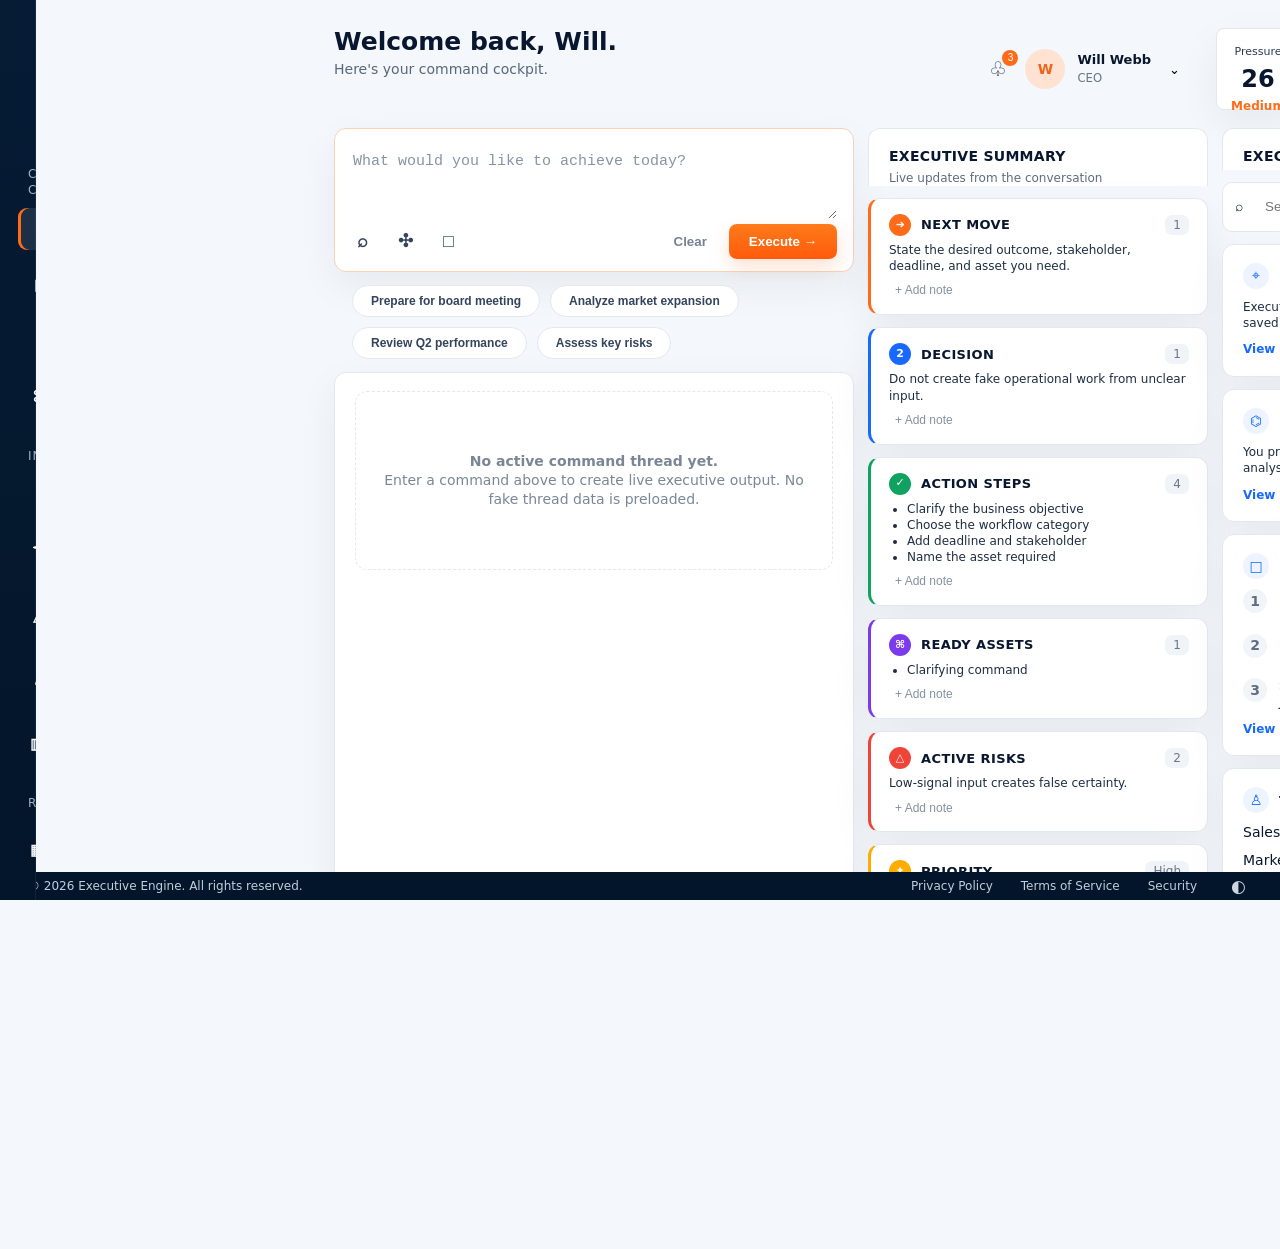
==== index.html @ 71203b2d "Add files via upload" ====
<!doctype html>
<html lang="en">
<head>
  <meta charset="utf-8" />
  <meta name="viewport" content="width=device-width, initial-scale=1" />
  <title>Executive Engine — Command Cockpit</title>
  <link rel="stylesheet" href="styles.css" />
<style>

/* === V37020 LAYOUT STABILIZATION ONLY === */
html,
body {
  min-height: 100vh !important;
  height: 100% !important;
  overflow-x: hidden !important;
}

body {
  margin: 0 !important;
  display: flex !important;
  flex-direction: column !important;
}

.app,
.app-shell,
.dashboard,
.dashboard-shell,
.layout,
.page,
.workspace,
.main-shell {
  min-height: 100vh !important;
}

.sidebar,
.left-sidebar,
.side-nav,
.navigation,
nav[aria-label],
aside:first-child {
  min-height: 100vh !important;
  height: 100vh !important;
  position: sticky !important;
  top: 0 !important;
  align-self: stretch !important;
  overflow-y: auto !important;
}

.main,
.main-content,
.content,
.command-center,
.command-centre,
.dashboard-main,
.workspace-main {
  min-height: calc(100vh - 72px) !important;
}

main {
  min-height: calc(100vh - 72px) !important;
}

.chat,
.chat-area,
.chat-panel,
.conversation,
.conversation-panel,
.command-feed,
.message-feed {
  min-height: 520px !important;
}

.chat-empty,
.empty-state,
.placeholder-panel {
  min-height: 220px !important;
}

.summary-column,
.executive-summary,
.action-workspace,
.middle-column {
  max-height: calc(100vh - 112px) !important;
  overflow-y: auto !important;
}

.intelligence-column,
.executive-intelligence,
.right-rail,
.push-intelligence {
  max-height: calc(100vh - 112px) !important;
  overflow-y: auto !important;
}

.header,
.topbar,
.top-bar,
.app-header {
  flex-shrink: 0 !important;
}

.footer,
.app-footer,
.site-footer,
.bottom-footer,
footer {
  position: relative !important;
  bottom: auto !important;
  left: auto !important;
  right: auto !important;
  width: 100% !important;
  z-index: 1 !important;
  flex-shrink: 0 !important;
  margin-top: auto !important;
  transform: none !important;
}

.content,
.main-content,
.dashboard-content,
.page-content {
  padding-bottom: 32px !important;
}

/* keep generated output useful without changing design */
.execution-assets,
.asset-grid,
.generated-assets,
.response-assets {
  display: grid !important;
  grid-template-columns: repeat(auto-fit, minmax(190px, 1fr)) !important;
  gap: 12px !important;
  margin-top: 12px !important;
}

.asset-card,
.execution-card,
.output-card {
  min-height: 86px !important;
}

</style>
</head>
<body>
  <div class="shell">
    <aside class="sidebar">
      <div class="logo-row">
        <div class="ee-mark"><span></span><span></span><span></span></div>
        <div class="logo-text"><b>EXECUTIVE<br/>ENGINE</b><small>COMMAND COCKPIT</small></div>
      </div>

      <div class="nav-section">COMMAND CENTER</div>
      <nav class="nav-group" id="navPrimary">
        <button class="nav-link active" data-page="command"><span>⌬</span>Command</button>
        <button class="nav-link" data-page="daily"><span>▣</span>Daily Brief</button>
        <button class="nav-link" data-page="decisions"><span>☑</span>Decisions</button>
        <button class="nav-link" data-page="meeting"><span>⌘</span>Meeting Prep</button>
      </nav>

      <div class="nav-section">INTELLIGENCE</div>
      <nav class="nav-group">
        <button class="nav-link" data-page="insights"><span>⌖</span>Insights</button>
        <button class="nav-link" data-page="strategy"><span>⚚</span>Strategy Board</button>
        <button class="nav-link" data-page="risks"><span>△</span>Risk Monitor</button>
        <button class="nav-link" data-page="team"><span>♙</span>Team Pulse</button>
        <button class="nav-link" data-page="finance"><span>▥</span>Financial Snapshot</button>
      </nav>

      <div class="nav-section">RESOURCES</div>
      <nav class="nav-group">
        <button class="nav-link" data-page="projects"><span>▦</span>Active Projects</button>
        <button class="nav-link" data-page="files"><span>□</span>Files</button>
        <button class="nav-link" data-page="notes"><span>▤</span>Notes</button>
        <button class="nav-link" data-page="upload"><span>▣</span>Upload Context</button>
      </nav>

      <div class="project-head"><span>PROJECT CHATS</span><button id="newProjectBtn">+</button></div>
      <div class="project-list" id="projectList"></div>

      <div class="user-card">
        <div class="photo">W</div>
        <div><b>Will Webb</b><small>CEO</small></div>
        <button>‹</button>
      </div>
    </aside>

    <main class="main">
      <header class="topbar">
        <div class="title-block"><h1 id="pageTitle">Welcome back, Will.</h1><p>Here's your command cockpit.</p></div>
        <div class="top-actions"><button class="bell">♧<i>3</i></button><div class="mini-avatar">W</div><div class="identity"><b>Will Webb</b><small>CEO</small></div><button class="chev">⌄</button><div class="pressure"><span>Pressure</span><b id="pressureScore">26</b><em id="pressureLabel">Medium</em></div></div>
      </header>

      <section class="grid">
        <section class="conversation-panel">
          <section class="command-box">
            <textarea id="commandInput" placeholder="What would you like to achieve today?"></textarea>
            <div class="command-tools"><div class="tool-icons"><button title="Attach">⌕</button><button title="Tools">✣</button><button title="Calendar">□</button></div><button id="clearBtn" class="clear-btn">Clear</button><button id="executeBtn" class="execute-btn">Execute <span>→</span></button></div>
          </section>

          <div class="quick-chips"><button data-prompt="Prepare for board meeting">Prepare for board meeting</button><button data-prompt="Analyze market expansion">Analyze market expansion</button><button data-prompt="Review Q2 performance">Review Q2 performance</button><button data-prompt="Assess key risks">Assess key risks</button></div>

          <section id="conversation" class="conversation"></section>
          <section class="bottom-input"><input id="followInput" placeholder="Ask a follow-up or refine your request..." /><button id="micBtn">♬</button><button id="sendFollowBtn">▷</button></section>
        </section>

        <section class="summary-panel">
          <div class="panel-title"><h2>EXECUTIVE SUMMARY</h2><p>Live updates from the conversation</p></div>
          <div id="summaryCards" class="summary-cards"></div>
        </section>

        <section class="intelligence-panel">
          <div class="panel-title intelligence-title"><h2>EXECUTIVE INTELLIGENCE</h2></div>
          <div class="search-row"><span>⌕</span><input placeholder="Search files, notes, and context..."/><button>☷</button></div>
          <div id="intelCards" class="intel-cards"></div>
        </section>
      </section>
    </main>
  </div>
  <footer class="footer"><span>© 2026 Executive Engine. All rights reserved.</span><nav><a>Privacy Policy</a><a>Terms of Service</a><a>Security</a><button>◐</button></nav></footer>
  <script src="app.js"></script>
</body>
</html>
---- styles.css ----
:root{
  --navy:#061c34; --navy2:#0a2946; --ink:#08172f; --muted:#66728a; --line:#e3e8f0;
  --soft:#f7f9fc; --card:#ffffff; --orange:#ff6b18; --blue:#1769ff; --green:#10a260; --red:#f04438; --purple:#7c3aed;
  --shadow:0 14px 40px rgba(12,28,50,.06); --radius:14px;
}
*{box-sizing:border-box} html,body{height:100%}
body{margin:0;background:#f4f7fb;color:var(--ink);font-family:Inter,ui-sans-serif,system-ui,-apple-system,BlinkMacSystemFont,"Segoe UI",Arial,sans-serif;font-size:14px;line-height:1.35;overflow-x:hidden}.shell{display:flex;min-height:calc(100vh - 28px)}
.sidebar{position:fixed;left:0;top:0;bottom:28px;width:286px;background:linear-gradient(180deg,#061c34 0%,#03152a 100%);color:#fff;padding:32px 18px 16px;display:flex;flex-direction:column;box-shadow:inset -1px 0 rgba(255,255,255,.06);z-index:5}.logo-row{display:flex;gap:18px;align-items:center;margin:0 0 42px 28px}.ee-mark{display:flex;flex-direction:column;gap:6px;transform:skew(-18deg)}.ee-mark span{display:block;height:9px;background:linear-gradient(90deg,#c89a4c,#f1c26e);border-radius:3px}.ee-mark span:nth-child(1){width:54px}.ee-mark span:nth-child(2){width:42px}.ee-mark span:nth-child(3){width:30px}.logo-text b{font-size:23px;line-height:1.02;letter-spacing:.5px}.logo-text small{display:block;margin-top:6px;color:#d7e0ea;font-size:12px;letter-spacing:.6px}.nav-section{font-size:12px;letter-spacing:.08em;color:#9fb0c3;margin:22px 10px 10px}.nav-group{display:grid;gap:6px}.nav-link{display:flex;align-items:center;gap:14px;border:0;background:transparent;color:#eef5fb;border-radius:9px;font-size:15px;font-weight:750;text-align:left;padding:12px 12px;cursor:pointer}.nav-link span{width:22px;text-align:center;color:#f3f7fb}.nav-link:hover,.nav-link.active{background:rgba(255,255,255,.08)}.nav-link.active{box-shadow:inset 3px 0 0 var(--orange);background:rgba(255,255,255,.095)}.project-head{border-top:1px solid rgba(255,255,255,.12);margin-top:28px;padding:18px 10px 8px;display:flex;align-items:center;justify-content:space-between;color:#b4c4d5;font-size:12px;letter-spacing:.08em}.project-head button{background:none;border:0;color:#fff;font-size:22px;cursor:pointer}.project-list{display:grid;gap:8px;margin-top:2px}.project-item{display:grid;grid-template-columns:22px 1fr;gap:10px;align-items:start;padding:8px 10px;border-radius:8px;color:#eff6ff;font-size:12px}.project-item:hover{background:rgba(255,255,255,.06)}.project-item b{display:block;font-size:12px}.project-item small{color:#3fe28e}.user-card{margin-top:auto;border-top:1px solid rgba(255,255,255,.12);padding:18px 4px 0;display:flex;align-items:center;gap:12px}.photo{width:46px;height:46px;border-radius:50%;background:#ffd8c2;color:#c65b18;display:grid;place-items:center;font-weight:900}.user-card b{display:block}.user-card small{color:#b7c8d9}.user-card button{margin-left:auto;background:rgba(255,255,255,.08);border:0;color:#fff;border-radius:50%;width:30px;height:30px;font-size:20px}.main{margin-left:286px;width:calc(100% - 286px);padding:28px 20px 22px 28px}.topbar{display:flex;justify-content:space-between;align-items:flex-start;margin-bottom:18px}.title-block h1{font-size:25px;line-height:1.1;margin:0 0 4px;font-weight:850}.title-block p{margin:0;color:#59677c}.top-actions{display:flex;align-items:center;gap:12px}.bell{position:relative;background:transparent;border:0;font-size:20px;color:#2a3b55}.bell i{position:absolute;top:-6px;right:-5px;background:var(--orange);color:#fff;border-radius:50%;font-size:10px;line-height:16px;width:16px;height:16px;font-style:normal}.mini-avatar{width:40px;height:40px;border-radius:50%;background:#ffe2d2;color:#f06418;display:grid;place-items:center;font-weight:900}.identity b{display:block;font-size:13px}.identity small{color:#66758a}.chev{border:0;background:transparent}.pressure{margin-left:18px;background:#fff;border:1px solid var(--line);border-radius:8px;box-shadow:var(--shadow);width:84px;height:82px;text-align:center;padding:12px 8px}.pressure span{font-size:11px;color:#2d3b50}.pressure b{display:block;font-size:24px;margin:3px 0}.pressure em{display:block;color:var(--orange);font-style:normal;font-size:12px;font-weight:900}.grid{display:grid;grid-template-columns:minmax(520px,1.2fr) 360px 360px;gap:14px;align-items:start}.conversation-panel,.summary-panel,.intelligence-panel{min-width:0}.command-box{background:#fff;border:1px solid var(--line);border-radius:12px;padding:16px 16px 12px;box-shadow:var(--shadow);border-color:#fed0b7}.command-box textarea{width:100%;height:74px;border:0;outline:0;resize:vertical;font-size:15px;padding:8px 2px;color:#26354d}.command-box textarea::placeholder{color:#8793a6}.command-tools{display:flex;align-items:center;gap:16px}.tool-icons{display:flex;gap:18px}.tool-icons button,.clear-btn{border:0;background:transparent;color:#34455c;cursor:pointer;font-weight:650}.tool-icons button{font-size:18px}.clear-btn{margin-left:auto;color:#778196}.execute-btn{border:0;background:linear-gradient(180deg,#ff7b1a,#ff5a0a);color:#fff;font-weight:850;border-radius:8px;padding:10px 20px;cursor:pointer;box-shadow:0 8px 18px rgba(255,91,10,.18)}.execute-btn:disabled{opacity:.75}.quick-chips{display:flex;flex-wrap:wrap;gap:10px;margin:13px 18px}.quick-chips button{border:1px solid var(--line);background:#fff;border-radius:999px;padding:8px 18px;color:#33445d;font-size:12px;font-weight:700;cursor:pointer}.conversation{background:#fff;border:1px solid var(--line);border-radius:12px;box-shadow:var(--shadow);padding:18px 20px;margin-top:4px;min-height:525px;max-height:calc(100vh - 260px);overflow:auto}.turn{display:grid;grid-template-columns:42px 1fr;gap:14px;margin-bottom:22px}.turn-avatar{width:34px;height:34px;border-radius:50%;background:#eef2f7;display:grid;place-items:center;font-weight:800;color:#3d4a5e}.turn.engine .turn-avatar{background:#061c34;color:#f3bb55}.turn-head{display:flex;align-items:center;gap:9px;margin-bottom:7px}.turn-head b{font-size:13px}.turn-head time{font-size:12px;color:#7d8798}.turn-body p{margin:0 0 10px;color:#101b31}.asset-row{display:grid;grid-template-columns:repeat(2,minmax(0,1fr));gap:10px;margin-top:12px}.asset-card{display:grid;grid-template-columns:38px 1fr 26px;gap:10px;align-items:center;border:1px solid var(--line);border-radius:9px;background:#fff;padding:12px;max-width:520px}.asset-icon{height:32px;width:32px;border-radius:8px;display:grid;place-items:center;background:#fff1e9;color:#ff6b18;border:1px solid #ffd9c5}.asset-icon.green{background:#eafaf2;color:#12a461;border-color:#ccefdc}.asset-icon.blue{background:#eff5ff;color:#1769ff;border-color:#dce9ff}.asset-card b{font-size:13px}.asset-card small{display:block;color:#65758a}.asset-card button{border:0;background:transparent;color:#536176;cursor:pointer}.bottom-input{display:flex;align-items:center;gap:10px;background:#fff;border:1px solid var(--line);border-radius:10px;box-shadow:var(--shadow);padding:10px 12px;margin-top:16px}.bottom-input input{border:0;outline:0;flex:1;font-size:15px}.bottom-input button{border:0;background:transparent;color:#66758a;font-size:18px;cursor:pointer}.summary-panel,.intelligence-panel{display:grid;gap:12px}.panel-title{background:#fff;border:1px solid var(--line);border-radius:12px 12px 0 0;border-bottom:0;padding:18px 20px 0}.panel-title h2{font-size:14px;margin:0 0 4px;letter-spacing:.02em}.panel-title p{font-size:12px;color:#5e6c7f;margin:0}.summary-cards,.intel-cards{display:grid;gap:12px}.summary-card,.intel-card{background:#fff;border:1px solid var(--line);border-radius:12px;box-shadow:var(--shadow);padding:15px 18px;position:relative}.summary-card{border-left:3px solid #d6dee9}.summary-card.orange{border-left-color:var(--orange)}.summary-card.blue{border-left-color:var(--blue)}.summary-card.green{border-left-color:var(--green)}.summary-card.purple{border-left-color:var(--purple)}.summary-card.red{border-left-color:var(--red)}.summary-card.yellow{border-left-color:#ffab00}.summary-head{display:flex;gap:10px;align-items:center;margin-bottom:6px}.num-dot{width:22px;height:22px;border-radius:50%;display:grid;place-items:center;color:#fff;font-size:11px;font-weight:900;background:#8aa0b8}.summary-card.orange .num-dot{background:var(--orange)}.summary-card.blue .num-dot{background:var(--blue)}.summary-card.green .num-dot{background:var(--green)}.summary-card.purple .num-dot{background:var(--purple)}.summary-card.red .num-dot{background:var(--red)}.summary-card.yellow .num-dot{background:#ffab00}.summary-head h3,.intel-card h3{font-size:13px;margin:0;text-transform:uppercase;letter-spacing:.03em}.count-pill{margin-left:auto;background:#f0f3f8;border-radius:7px;color:#6b7789;font-size:12px;padding:2px 8px}.summary-card p,.summary-card li,.intel-card p,.intel-card li{font-size:12px;margin:0;color:#1d2d44}.summary-card ul{margin:0;padding-left:18px}.add-note{margin-top:8px;border:0;background:transparent;color:#8591a2;font-size:12px;cursor:pointer}.priority-badge{float:right;background:#fff2e9;color:#ff6b18;border-radius:7px;padding:4px 8px;font-size:11px;font-weight:900}.split-mini{display:grid;grid-template-columns:1fr 1fr;gap:10px}.search-row{display:grid;grid-template-columns:20px 1fr 34px;gap:8px;align-items:center;background:#fff;border:1px solid var(--line);border-radius:10px;padding:10px 12px}.search-row input{border:0;outline:0}.search-row button{border:1px solid var(--line);background:#fff;border-radius:7px;height:28px}.intel-card{padding:18px 20px}.intel-title{display:flex;gap:10px;align-items:center;margin-bottom:10px}.intel-icon{width:26px;height:26px;border-radius:50%;display:grid;place-items:center;background:#edf4ff;color:#1769ff}.intel-card a,.link-btn{color:#1769ff;font-weight:800;font-size:12px;text-decoration:none;margin-top:10px;display:inline-block;border:0;background:transparent;cursor:pointer;padding:0}.upcoming{display:grid;gap:12px}.upcoming-row{display:grid;grid-template-columns:26px 1fr;gap:10px}.rank{width:24px;height:24px;border-radius:50%;background:#f1f4f8;display:grid;place-items:center;color:#5f6e83;font-weight:850}.team-row{display:flex;justify-content:space-between;margin:9px 0}.team-row .ok{color:var(--green)}.team-row .bad{color:var(--red)}.footer{position:fixed;left:0;right:0;bottom:0;height:28px;background:#03152a;color:#c1cedd;display:flex;justify-content:space-between;align-items:center;padding:0 28px;font-size:12px;z-index:9}.footer nav{display:flex;gap:28px;align-items:center}.footer button{background:transparent;border:0;color:#cbd6e2;font-size:17px}.empty{border:1px dashed var(--line);border-radius:12px;padding:60px 20px;text-align:center;color:#7a8697}.detail-drawer{position:fixed;right:0;top:0;bottom:28px;width:min(620px,100vw);background:#fff;border-left:1px solid var(--line);box-shadow:-20px 0 50px rgba(0,0,0,.12);z-index:20;padding:24px;overflow:auto}.drawer-head{display:flex;justify-content:space-between;gap:16px;align-items:flex-start;border-bottom:1px solid var(--line);padding-bottom:15px;margin-bottom:15px}.drawer-head h2{margin:0;font-size:22px}.drawer-head button{border:0;background:#f1f4f8;border-radius:8px;width:34px;height:34px;cursor:pointer}.detail-section{border:1px solid var(--line);border-radius:12px;padding:15px;margin-bottom:12px}.detail-section h3{margin:0 0 8px;font-size:13px;text-transform:uppercase;color:#33455e}.copy-btn{border:1px solid var(--line);background:#fff;border-radius:8px;padding:8px 10px;font-weight:800;cursor:pointer}.page-mode{background:#fff;border:1px solid var(--line);border-radius:12px;box-shadow:var(--shadow);padding:24px;min-height:600px}.page-mode h2{margin:0 0 8px;font-size:22px}.page-grid{display:grid;grid-template-columns:repeat(2,minmax(0,1fr));gap:12px;margin-top:18px}.page-tile{border:1px solid var(--line);border-radius:12px;background:#fbfdff;padding:16px}.page-tile h3{margin:0 0 8px;font-size:15px}.page-tile p{color:#526174}.highlight{color:var(--orange)}
@media(max-width:1500px){.grid{grid-template-columns:minmax(520px,1fr) 340px 340px}.main{padding-right:16px}.sidebar{width:270px}.main{margin-left:270px;width:calc(100% - 270px)}}@media(max-width:1220px){.grid{grid-template-columns:1fr}.summary-panel,.intelligence-panel{grid-template-columns:1fr 1fr}.panel-title{grid-column:1/-1}.search-row{grid-column:1/-1}.conversation{max-height:none}.sidebar{position:static;width:260px;min-height:100vh}.main{margin-left:0;width:100%}.shell{align-items:stretch}.footer{position:static}.asset-row{grid-template-columns:1fr}}@media(max-width:850px){.shell{display:block}.sidebar{width:100%;position:static;bottom:auto}.main{padding:18px}.summary-panel,.intelligence-panel,.page-grid{grid-template-columns:1fr}.topbar,.top-actions{flex-wrap:wrap}.grid{display:block}.summary-panel,.intelligence-panel{margin-top:14px}.footer{display:none}}


/* === V37020 LAYOUT STABILIZATION ONLY === */
html,
body {
  min-height: 100vh !important;
  height: 100% !important;
  overflow-x: hidden !important;
}

body {
  margin: 0 !important;
  display: flex !important;
  flex-direction: column !important;
}

.app,
.app-shell,
.dashboard,
.dashboard-shell,
.layout,
.page,
.workspace,
.main-shell {
  min-height: 100vh !important;
}

.sidebar,
.left-sidebar,
.side-nav,
.navigation,
nav[aria-label],
aside:first-child {
  min-height: 100vh !important;
  height: 100vh !important;
  position: sticky !important;
  top: 0 !important;
  align-self: stretch !important;
  overflow-y: auto !important;
}

.main,
.main-content,
.content,
.command-center,
.command-centre,
.dashboard-main,
.workspace-main {
  min-height: calc(100vh - 72px) !important;
}

main {
  min-height: calc(100vh - 72px) !important;
}

.chat,
.chat-area,
.chat-panel,
.conversation,
.conversation-panel,
.command-feed,
.message-feed {
  min-height: 520px !important;
}

.chat-empty,
.empty-state,
.placeholder-panel {
  min-height: 220px !important;
}

.summary-column,
.executive-summary,
.action-workspace,
.middle-column {
  max-height: calc(100vh - 112px) !important;
  overflow-y: auto !important;
}

.intelligence-column,
.executive-intelligence,
.right-rail,
.push-intelligence {
  max-height: calc(100vh - 112px) !important;
  overflow-y: auto !important;
}

.header,
.topbar,
.top-bar,
.app-header {
  flex-shrink: 0 !important;
}

.footer,
.app-footer,
.site-footer,
.bottom-footer,
footer {
  position: relative !important;
  bottom: auto !important;
  left: auto !important;
  right: auto !important;
  width: 100% !important;
  z-index: 1 !important;
  flex-shrink: 0 !important;
  margin-top: auto !important;
  transform: none !important;
}

.content,
.main-content,
.dashboard-content,
.page-content {
  padding-bottom: 32px !important;
}

/* keep generated output useful without changing design */
.execution-assets,
.asset-grid,
.generated-assets,
.response-assets {
  display: grid !important;
  grid-template-columns: repeat(auto-fit, minmax(190px, 1fr)) !important;
  gap: 12px !important;
  margin-top: 12px !important;
}

.asset-card,
.execution-card,
.output-card {
  min-height: 86px !important;
}
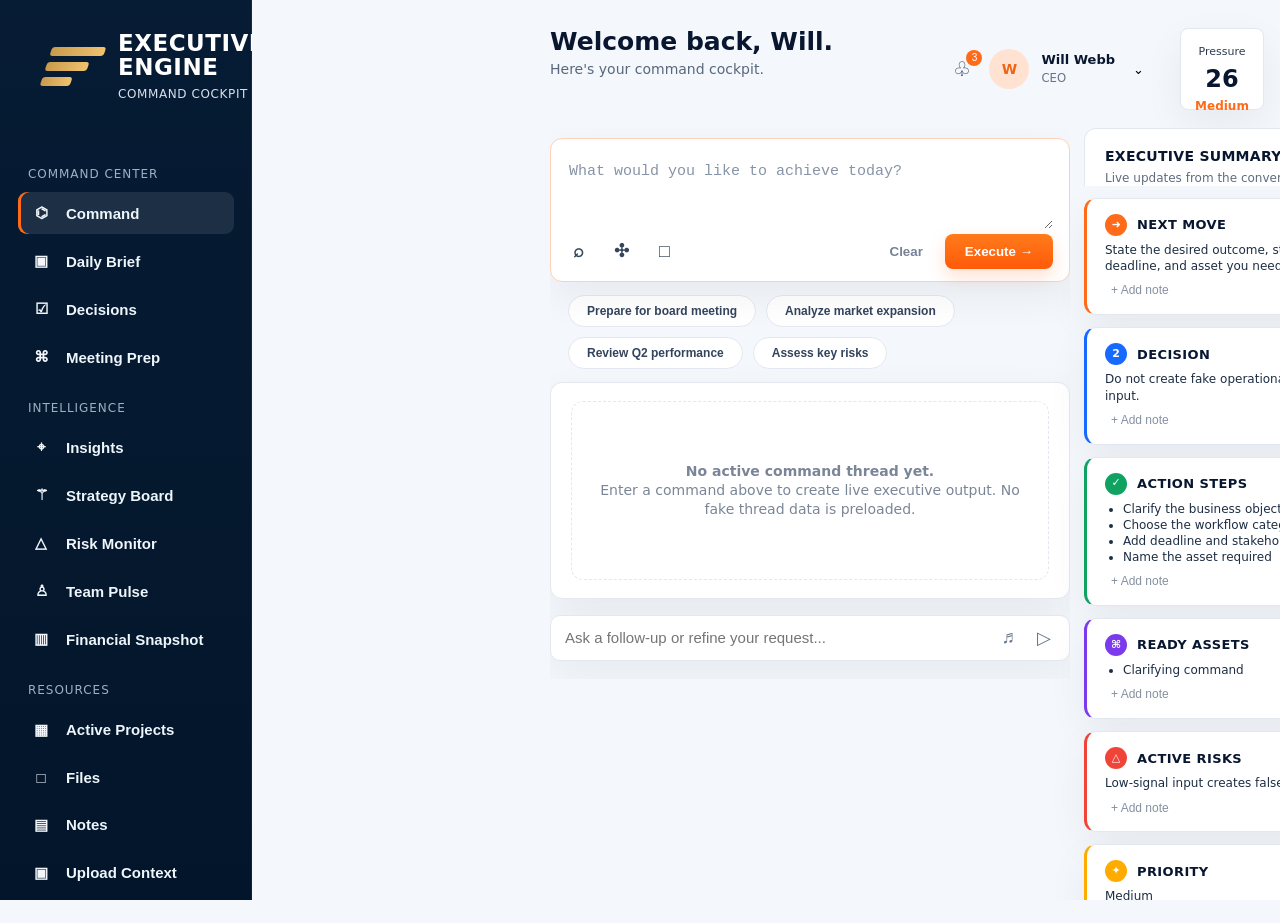
==== commit 539e8870: "Add files via upload" ====
--- a/index.html
+++ b/index.html
@@ -140,6 +140,259 @@
 }
 
 </style>
+<style>
+
+/* === V37040 LAYOUT CONTAINER + SCROLL ARCHITECTURE ONLY === */
+:root {
+  --v37040-sidebar-width: 252px;
+  --v37040-right-rail-width: 318px;
+}
+
+html,
+body {
+  width: 100% !important;
+  height: 100% !important;
+  min-height: 100% !important;
+  margin: 0 !important;
+  overflow: hidden !important;
+}
+
+body {
+  display: block !important;
+}
+
+.app,
+.app-shell,
+.dashboard,
+.dashboard-shell,
+.layout,
+.page,
+.workspace,
+.main-shell,
+#app,
+#root {
+  width: 100% !important;
+  height: 100vh !important;
+  min-height: 100vh !important;
+  max-height: 100vh !important;
+  overflow: hidden !important;
+}
+
+.app,
+.app-shell,
+.dashboard-shell,
+.layout,
+.workspace,
+.main-shell {
+  display: grid !important;
+  grid-template-columns: var(--v37040-sidebar-width) minmax(0, 1fr) var(--v37040-right-rail-width) !important;
+  grid-template-rows: 100vh !important;
+  align-items: stretch !important;
+}
+
+.sidebar,
+.left-sidebar,
+.side-nav,
+.navigation,
+nav[aria-label],
+aside:first-child {
+  grid-column: 1 !important;
+  width: var(--v37040-sidebar-width) !important;
+  min-width: var(--v37040-sidebar-width) !important;
+  max-width: var(--v37040-sidebar-width) !important;
+  height: 100vh !important;
+  min-height: 100vh !important;
+  max-height: 100vh !important;
+  position: sticky !important;
+  top: 0 !important;
+  overflow-y: auto !important;
+  overflow-x: hidden !important;
+  align-self: stretch !important;
+}
+
+main,
+.main,
+.main-content,
+.content,
+.command-center,
+.command-centre,
+.dashboard-main,
+.workspace-main,
+.center-column,
+.execution-workspace {
+  grid-column: 2 !important;
+  min-width: 0 !important;
+  width: 100% !important;
+  height: 100vh !important;
+  min-height: 100vh !important;
+  max-height: 100vh !important;
+  overflow: hidden !important;
+  display: flex !important;
+  flex-direction: column !important;
+  align-self: stretch !important;
+}
+
+.header,
+.topbar,
+.top-bar,
+.app-header,
+.command-header,
+.workspace-header {
+  flex: 0 0 auto !important;
+}
+
+.chat,
+.chat-area,
+.chat-panel,
+.conversation,
+.conversation-panel,
+.command-feed,
+.message-feed,
+.thread,
+.execution-thread,
+.messages,
+.response-stream {
+  flex: 1 1 auto !important;
+  min-height: 0 !important;
+  height: auto !important;
+  max-height: none !important;
+  overflow-y: auto !important;
+  overflow-x: hidden !important;
+  padding-bottom: 18px !important;
+  scroll-behavior: smooth !important;
+}
+
+.command-input,
+.command-box,
+.input-bar,
+.chat-input,
+.prompt-box,
+.composer,
+.input-shell,
+.bottom-command {
+  flex: 0 0 auto !important;
+  position: sticky !important;
+  bottom: 0 !important;
+  z-index: 20 !important;
+  width: 100% !important;
+  max-width: none !important;
+  align-self: stretch !important;
+  margin-top: 10px !important;
+}
+
+.summary-column,
+.executive-summary,
+.action-workspace,
+.middle-column,
+.intelligence-column,
+.executive-intelligence,
+.right-rail,
+.push-intelligence,
+aside:last-child {
+  grid-column: 3 !important;
+  width: var(--v37040-right-rail-width) !important;
+  min-width: var(--v37040-right-rail-width) !important;
+  max-width: var(--v37040-right-rail-width) !important;
+  height: 100vh !important;
+  min-height: 100vh !important;
+  max-height: 100vh !important;
+  overflow-y: auto !important;
+  overflow-x: hidden !important;
+  align-self: stretch !important;
+}
+
+.footer,
+.app-footer,
+.site-footer,
+.bottom-footer,
+footer {
+  position: static !important;
+  inset: auto !important;
+  transform: none !important;
+  width: auto !important;
+  height: auto !important;
+  min-height: 0 !important;
+  margin: 0 !important;
+  padding: 0 !important;
+  z-index: 0 !important;
+  pointer-events: none !important;
+}
+
+.content,
+.main-content,
+.dashboard-content,
+.page-content {
+  padding-bottom: 0 !important;
+}
+
+.execution-package,
+.execution-card,
+.asset-card,
+.output-card,
+.message-card,
+.response-card {
+  max-width: 100% !important;
+}
+
+@media (max-width: 1180px) {
+  :root {
+    --v37040-sidebar-width: 232px;
+    --v37040-right-rail-width: 292px;
+  }
+}
+
+@media (max-width: 980px) {
+  html,
+  body {
+    overflow: auto !important;
+  }
+
+  .app,
+  .app-shell,
+  .dashboard-shell,
+  .layout,
+  .workspace,
+  .main-shell {
+    height: auto !important;
+    max-height: none !important;
+    overflow: visible !important;
+    grid-template-columns: 1fr !important;
+    grid-template-rows: auto !important;
+  }
+
+  .sidebar,
+  .left-sidebar,
+  .side-nav,
+  .navigation,
+  main,
+  .main,
+  .main-content,
+  .content,
+  .command-center,
+  .command-centre,
+  .dashboard-main,
+  .workspace-main,
+  .summary-column,
+  .executive-summary,
+  .action-workspace,
+  .middle-column,
+  .intelligence-column,
+  .executive-intelligence,
+  .right-rail,
+  .push-intelligence {
+    grid-column: 1 !important;
+    width: 100% !important;
+    min-width: 0 !important;
+    max-width: none !important;
+    height: auto !important;
+    max-height: none !important;
+    overflow: visible !important;
+    position: relative !important;
+  }
+}
+/* === END V37040 === */
+
+</style>
 </head>
 <body>
   <div class="shell">
--- a/styles.css
+++ b/styles.css
@@ -141,3 +141,254 @@
   min-height: 86px !important;
 }
 
+
+
+/* === V37040 LAYOUT CONTAINER + SCROLL ARCHITECTURE ONLY === */
+:root {
+  --v37040-sidebar-width: 252px;
+  --v37040-right-rail-width: 318px;
+}
+
+html,
+body {
+  width: 100% !important;
+  height: 100% !important;
+  min-height: 100% !important;
+  margin: 0 !important;
+  overflow: hidden !important;
+}
+
+body {
+  display: block !important;
+}
+
+.app,
+.app-shell,
+.dashboard,
+.dashboard-shell,
+.layout,
+.page,
+.workspace,
+.main-shell,
+#app,
+#root {
+  width: 100% !important;
+  height: 100vh !important;
+  min-height: 100vh !important;
+  max-height: 100vh !important;
+  overflow: hidden !important;
+}
+
+.app,
+.app-shell,
+.dashboard-shell,
+.layout,
+.workspace,
+.main-shell {
+  display: grid !important;
+  grid-template-columns: var(--v37040-sidebar-width) minmax(0, 1fr) var(--v37040-right-rail-width) !important;
+  grid-template-rows: 100vh !important;
+  align-items: stretch !important;
+}
+
+.sidebar,
+.left-sidebar,
+.side-nav,
+.navigation,
+nav[aria-label],
+aside:first-child {
+  grid-column: 1 !important;
+  width: var(--v37040-sidebar-width) !important;
+  min-width: var(--v37040-sidebar-width) !important;
+  max-width: var(--v37040-sidebar-width) !important;
+  height: 100vh !important;
+  min-height: 100vh !important;
+  max-height: 100vh !important;
+  position: sticky !important;
+  top: 0 !important;
+  overflow-y: auto !important;
+  overflow-x: hidden !important;
+  align-self: stretch !important;
+}
+
+main,
+.main,
+.main-content,
+.content,
+.command-center,
+.command-centre,
+.dashboard-main,
+.workspace-main,
+.center-column,
+.execution-workspace {
+  grid-column: 2 !important;
+  min-width: 0 !important;
+  width: 100% !important;
+  height: 100vh !important;
+  min-height: 100vh !important;
+  max-height: 100vh !important;
+  overflow: hidden !important;
+  display: flex !important;
+  flex-direction: column !important;
+  align-self: stretch !important;
+}
+
+.header,
+.topbar,
+.top-bar,
+.app-header,
+.command-header,
+.workspace-header {
+  flex: 0 0 auto !important;
+}
+
+.chat,
+.chat-area,
+.chat-panel,
+.conversation,
+.conversation-panel,
+.command-feed,
+.message-feed,
+.thread,
+.execution-thread,
+.messages,
+.response-stream {
+  flex: 1 1 auto !important;
+  min-height: 0 !important;
+  height: auto !important;
+  max-height: none !important;
+  overflow-y: auto !important;
+  overflow-x: hidden !important;
+  padding-bottom: 18px !important;
+  scroll-behavior: smooth !important;
+}
+
+.command-input,
+.command-box,
+.input-bar,
+.chat-input,
+.prompt-box,
+.composer,
+.input-shell,
+.bottom-command {
+  flex: 0 0 auto !important;
+  position: sticky !important;
+  bottom: 0 !important;
+  z-index: 20 !important;
+  width: 100% !important;
+  max-width: none !important;
+  align-self: stretch !important;
+  margin-top: 10px !important;
+}
+
+.summary-column,
+.executive-summary,
+.action-workspace,
+.middle-column,
+.intelligence-column,
+.executive-intelligence,
+.right-rail,
+.push-intelligence,
+aside:last-child {
+  grid-column: 3 !important;
+  width: var(--v37040-right-rail-width) !important;
+  min-width: var(--v37040-right-rail-width) !important;
+  max-width: var(--v37040-right-rail-width) !important;
+  height: 100vh !important;
+  min-height: 100vh !important;
+  max-height: 100vh !important;
+  overflow-y: auto !important;
+  overflow-x: hidden !important;
+  align-self: stretch !important;
+}
+
+.footer,
+.app-footer,
+.site-footer,
+.bottom-footer,
+footer {
+  position: static !important;
+  inset: auto !important;
+  transform: none !important;
+  width: auto !important;
+  height: auto !important;
+  min-height: 0 !important;
+  margin: 0 !important;
+  padding: 0 !important;
+  z-index: 0 !important;
+  pointer-events: none !important;
+}
+
+.content,
+.main-content,
+.dashboard-content,
+.page-content {
+  padding-bottom: 0 !important;
+}
+
+.execution-package,
+.execution-card,
+.asset-card,
+.output-card,
+.message-card,
+.response-card {
+  max-width: 100% !important;
+}
+
+@media (max-width: 1180px) {
+  :root {
+    --v37040-sidebar-width: 232px;
+    --v37040-right-rail-width: 292px;
+  }
+}
+
+@media (max-width: 980px) {
+  html,
+  body {
+    overflow: auto !important;
+  }
+
+  .app,
+  .app-shell,
+  .dashboard-shell,
+  .layout,
+  .workspace,
+  .main-shell {
+    height: auto !important;
+    max-height: none !important;
+    overflow: visible !important;
+    grid-template-columns: 1fr !important;
+    grid-template-rows: auto !important;
+  }
+
+  .sidebar,
+  .left-sidebar,
+  .side-nav,
+  .navigation,
+  main,
+  .main,
+  .main-content,
+  .content,
+  .command-center,
+  .command-centre,
+  .dashboard-main,
+  .workspace-main,
+  .summary-column,
+  .executive-summary,
+  .action-workspace,
+  .middle-column,
+  .intelligence-column,
+  .executive-intelligence,
+  .right-rail,
+  .push-intelligence {
+    grid-column: 1 !important;
+    width: 100% !important;
+    min-width: 0 !important;
+    max-width: none !important;
+    height: auto !important;
+    max-height: none !important;
+    overflow: visible !important;
+    position: relative !important;
+  }
+}
+/* === END V37040 === */
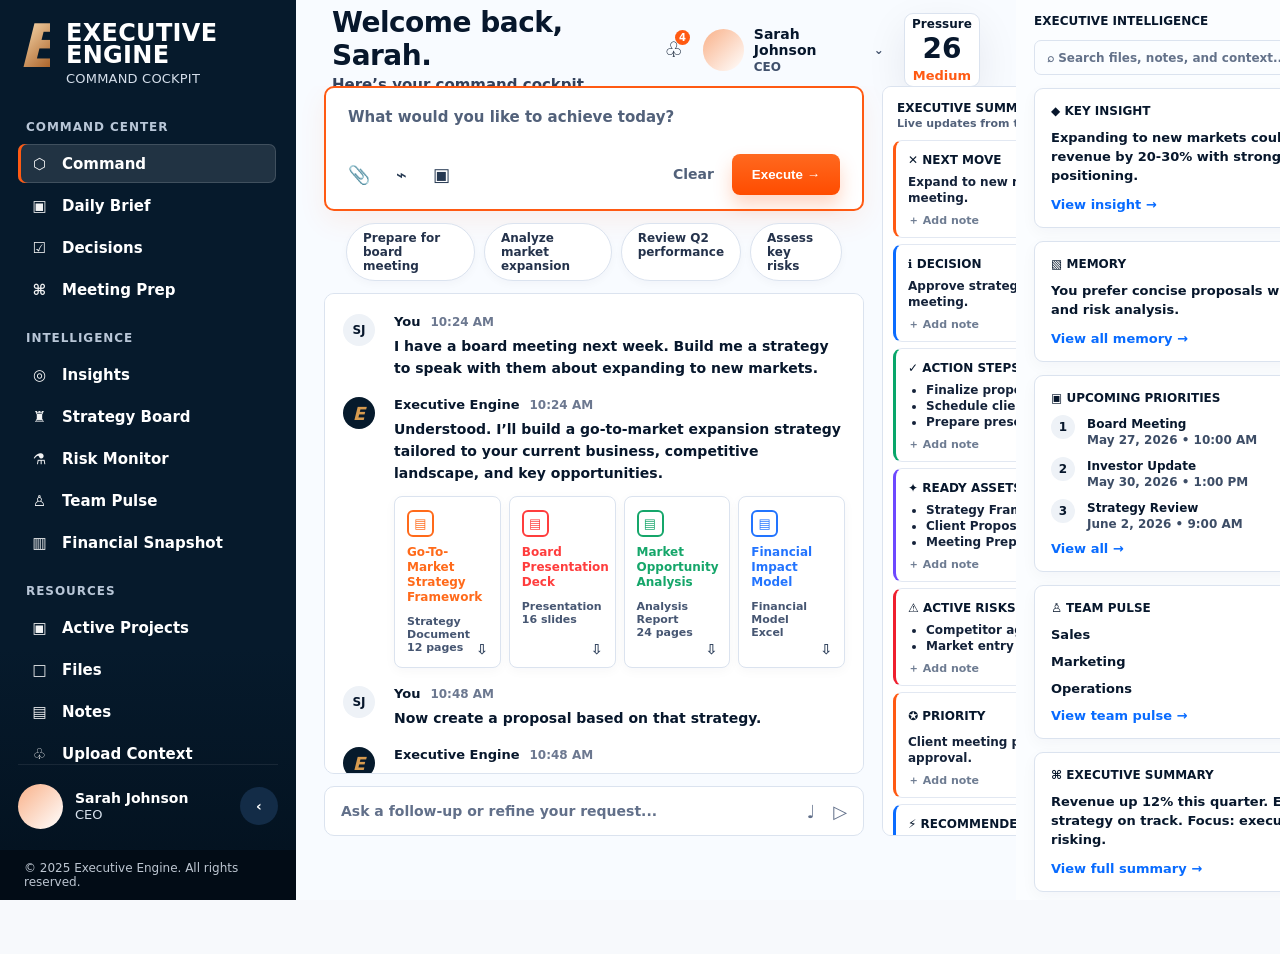
==== commit 5f09af9f: "Add files via upload" ====
--- a/index.html
+++ b/index.html
@@ -1,475 +1,91 @@
-<!doctype html>
+<!DOCTYPE html>
 <html lang="en">
 <head>
-  <meta charset="utf-8" />
-  <meta name="viewport" content="width=device-width, initial-scale=1" />
-  <title>Executive Engine — Command Cockpit</title>
+  <meta charset="UTF-8" />
+  <meta name="viewport" content="width=device-width, initial-scale=1.0" />
+  <title>Executive Engine</title>
   <link rel="stylesheet" href="styles.css" />
-<style>
-
-/* === V37020 LAYOUT STABILIZATION ONLY === */
-html,
-body {
-  min-height: 100vh !important;
-  height: 100% !important;
-  overflow-x: hidden !important;
-}
-
-body {
-  margin: 0 !important;
-  display: flex !important;
-  flex-direction: column !important;
-}
-
-.app,
-.app-shell,
-.dashboard,
-.dashboard-shell,
-.layout,
-.page,
-.workspace,
-.main-shell {
-  min-height: 100vh !important;
-}
-
-.sidebar,
-.left-sidebar,
-.side-nav,
-.navigation,
-nav[aria-label],
-aside:first-child {
-  min-height: 100vh !important;
-  height: 100vh !important;
-  position: sticky !important;
-  top: 0 !important;
-  align-self: stretch !important;
-  overflow-y: auto !important;
-}
-
-.main,
-.main-content,
-.content,
-.command-center,
-.command-centre,
-.dashboard-main,
-.workspace-main {
-  min-height: calc(100vh - 72px) !important;
-}
-
-main {
-  min-height: calc(100vh - 72px) !important;
-}
-
-.chat,
-.chat-area,
-.chat-panel,
-.conversation,
-.conversation-panel,
-.command-feed,
-.message-feed {
-  min-height: 520px !important;
-}
-
-.chat-empty,
-.empty-state,
-.placeholder-panel {
-  min-height: 220px !important;
-}
-
-.summary-column,
-.executive-summary,
-.action-workspace,
-.middle-column {
-  max-height: calc(100vh - 112px) !important;
-  overflow-y: auto !important;
-}
-
-.intelligence-column,
-.executive-intelligence,
-.right-rail,
-.push-intelligence {
-  max-height: calc(100vh - 112px) !important;
-  overflow-y: auto !important;
-}
-
-.header,
-.topbar,
-.top-bar,
-.app-header {
-  flex-shrink: 0 !important;
-}
-
-.footer,
-.app-footer,
-.site-footer,
-.bottom-footer,
-footer {
-  position: relative !important;
-  bottom: auto !important;
-  left: auto !important;
-  right: auto !important;
-  width: 100% !important;
-  z-index: 1 !important;
-  flex-shrink: 0 !important;
-  margin-top: auto !important;
-  transform: none !important;
-}
-
-.content,
-.main-content,
-.dashboard-content,
-.page-content {
-  padding-bottom: 32px !important;
-}
-
-/* keep generated output useful without changing design */
-.execution-assets,
-.asset-grid,
-.generated-assets,
-.response-assets {
-  display: grid !important;
-  grid-template-columns: repeat(auto-fit, minmax(190px, 1fr)) !important;
-  gap: 12px !important;
-  margin-top: 12px !important;
-}
-
-.asset-card,
-.execution-card,
-.output-card {
-  min-height: 86px !important;
-}
-
-</style>
-<style>
-
-/* === V37040 LAYOUT CONTAINER + SCROLL ARCHITECTURE ONLY === */
-:root {
-  --v37040-sidebar-width: 252px;
-  --v37040-right-rail-width: 318px;
-}
-
-html,
-body {
-  width: 100% !important;
-  height: 100% !important;
-  min-height: 100% !important;
-  margin: 0 !important;
-  overflow: hidden !important;
-}
-
-body {
-  display: block !important;
-}
-
-.app,
-.app-shell,
-.dashboard,
-.dashboard-shell,
-.layout,
-.page,
-.workspace,
-.main-shell,
-#app,
-#root {
-  width: 100% !important;
-  height: 100vh !important;
-  min-height: 100vh !important;
-  max-height: 100vh !important;
-  overflow: hidden !important;
-}
-
-.app,
-.app-shell,
-.dashboard-shell,
-.layout,
-.workspace,
-.main-shell {
-  display: grid !important;
-  grid-template-columns: var(--v37040-sidebar-width) minmax(0, 1fr) var(--v37040-right-rail-width) !important;
-  grid-template-rows: 100vh !important;
-  align-items: stretch !important;
-}
-
-.sidebar,
-.left-sidebar,
-.side-nav,
-.navigation,
-nav[aria-label],
-aside:first-child {
-  grid-column: 1 !important;
-  width: var(--v37040-sidebar-width) !important;
-  min-width: var(--v37040-sidebar-width) !important;
-  max-width: var(--v37040-sidebar-width) !important;
-  height: 100vh !important;
-  min-height: 100vh !important;
-  max-height: 100vh !important;
-  position: sticky !important;
-  top: 0 !important;
-  overflow-y: auto !important;
-  overflow-x: hidden !important;
-  align-self: stretch !important;
-}
-
-main,
-.main,
-.main-content,
-.content,
-.command-center,
-.command-centre,
-.dashboard-main,
-.workspace-main,
-.center-column,
-.execution-workspace {
-  grid-column: 2 !important;
-  min-width: 0 !important;
-  width: 100% !important;
-  height: 100vh !important;
-  min-height: 100vh !important;
-  max-height: 100vh !important;
-  overflow: hidden !important;
-  display: flex !important;
-  flex-direction: column !important;
-  align-self: stretch !important;
-}
-
-.header,
-.topbar,
-.top-bar,
-.app-header,
-.command-header,
-.workspace-header {
-  flex: 0 0 auto !important;
-}
-
-.chat,
-.chat-area,
-.chat-panel,
-.conversation,
-.conversation-panel,
-.command-feed,
-.message-feed,
-.thread,
-.execution-thread,
-.messages,
-.response-stream {
-  flex: 1 1 auto !important;
-  min-height: 0 !important;
-  height: auto !important;
-  max-height: none !important;
-  overflow-y: auto !important;
-  overflow-x: hidden !important;
-  padding-bottom: 18px !important;
-  scroll-behavior: smooth !important;
-}
-
-.command-input,
-.command-box,
-.input-bar,
-.chat-input,
-.prompt-box,
-.composer,
-.input-shell,
-.bottom-command {
-  flex: 0 0 auto !important;
-  position: sticky !important;
-  bottom: 0 !important;
-  z-index: 20 !important;
-  width: 100% !important;
-  max-width: none !important;
-  align-self: stretch !important;
-  margin-top: 10px !important;
-}
-
-.summary-column,
-.executive-summary,
-.action-workspace,
-.middle-column,
-.intelligence-column,
-.executive-intelligence,
-.right-rail,
-.push-intelligence,
-aside:last-child {
-  grid-column: 3 !important;
-  width: var(--v37040-right-rail-width) !important;
-  min-width: var(--v37040-right-rail-width) !important;
-  max-width: var(--v37040-right-rail-width) !important;
-  height: 100vh !important;
-  min-height: 100vh !important;
-  max-height: 100vh !important;
-  overflow-y: auto !important;
-  overflow-x: hidden !important;
-  align-self: stretch !important;
-}
-
-.footer,
-.app-footer,
-.site-footer,
-.bottom-footer,
-footer {
-  position: static !important;
-  inset: auto !important;
-  transform: none !important;
-  width: auto !important;
-  height: auto !important;
-  min-height: 0 !important;
-  margin: 0 !important;
-  padding: 0 !important;
-  z-index: 0 !important;
-  pointer-events: none !important;
-}
-
-.content,
-.main-content,
-.dashboard-content,
-.page-content {
-  padding-bottom: 0 !important;
-}
-
-.execution-package,
-.execution-card,
-.asset-card,
-.output-card,
-.message-card,
-.response-card {
-  max-width: 100% !important;
-}
-
-@media (max-width: 1180px) {
-  :root {
-    --v37040-sidebar-width: 232px;
-    --v37040-right-rail-width: 292px;
-  }
-}
-
-@media (max-width: 980px) {
-  html,
-  body {
-    overflow: auto !important;
-  }
-
-  .app,
-  .app-shell,
-  .dashboard-shell,
-  .layout,
-  .workspace,
-  .main-shell {
-    height: auto !important;
-    max-height: none !important;
-    overflow: visible !important;
-    grid-template-columns: 1fr !important;
-    grid-template-rows: auto !important;
-  }
-
-  .sidebar,
-  .left-sidebar,
-  .side-nav,
-  .navigation,
-  main,
-  .main,
-  .main-content,
-  .content,
-  .command-center,
-  .command-centre,
-  .dashboard-main,
-  .workspace-main,
-  .summary-column,
-  .executive-summary,
-  .action-workspace,
-  .middle-column,
-  .intelligence-column,
-  .executive-intelligence,
-  .right-rail,
-  .push-intelligence {
-    grid-column: 1 !important;
-    width: 100% !important;
-    min-width: 0 !important;
-    max-width: none !important;
-    height: auto !important;
-    max-height: none !important;
-    overflow: visible !important;
-    position: relative !important;
-  }
-}
-/* === END V37040 === */
-
-</style>
 </head>
 <body>
-  <div class="shell">
+  <div class="app">
     <aside class="sidebar">
-      <div class="logo-row">
-        <div class="ee-mark"><span></span><span></span><span></span></div>
-        <div class="logo-text"><b>EXECUTIVE<br/>ENGINE</b><small>COMMAND COCKPIT</small></div>
+      <div class="brand"><div class="mark">E</div><div><h1>EXECUTIVE<br>ENGINE</h1><p>COMMAND COCKPIT</p></div></div>
+      <div class="nav-scroll">
+        <div class="nav-section"><div class="nav-title">COMMAND CENTER</div>
+          <div class="nav-item active"><span class="ico">⬡</span>Command</div><div class="nav-item"><span class="ico">▣</span>Daily Brief</div><div class="nav-item"><span class="ico">☑</span>Decisions</div><div class="nav-item"><span class="ico">⌘</span>Meeting Prep</div>
+        </div>
+        <div class="nav-section"><div class="nav-title">INTELLIGENCE</div>
+          <div class="nav-item"><span class="ico">◎</span>Insights</div><div class="nav-item"><span class="ico">♜</span>Strategy Board</div><div class="nav-item"><span class="ico">⚗</span>Risk Monitor</div><div class="nav-item"><span class="ico">♙</span>Team Pulse</div><div class="nav-item"><span class="ico">▥</span>Financial Snapshot</div>
+        </div>
+        <div class="nav-section"><div class="nav-title">RESOURCES</div>
+          <div class="nav-item"><span class="ico">▣</span>Active Projects</div><div class="nav-item"><span class="ico">□</span>Files</div><div class="nav-item"><span class="ico">▤</span>Notes</div><div class="nav-item"><span class="ico">♧</span>Upload Context</div>
+        </div>
+        <div class="nav-divider"></div>
+        <div class="nav-section"><div class="nav-title">PROJECT CHATS <span style="float:right;font-size:18px;margin-right:7px">+</span></div>
+          <div class="project-row"><span>▱</span><div>Market Expansion Strategy<br><span class="active-small">Active</span></div></div>
+          <div class="project-row"><span>▱</span><div>Q2 Board Preparation<br><span class="active-small">Active</span></div></div>
+          <div class="project-row"><span>▱</span><div>Pricing Optimization<br><span class="active-small">Active</span></div></div>
+        </div>
       </div>
-
-      <div class="nav-section">COMMAND CENTER</div>
-      <nav class="nav-group" id="navPrimary">
-        <button class="nav-link active" data-page="command"><span>⌬</span>Command</button>
-        <button class="nav-link" data-page="daily"><span>▣</span>Daily Brief</button>
-        <button class="nav-link" data-page="decisions"><span>☑</span>Decisions</button>
-        <button class="nav-link" data-page="meeting"><span>⌘</span>Meeting Prep</button>
-      </nav>
-
-      <div class="nav-section">INTELLIGENCE</div>
-      <nav class="nav-group">
-        <button class="nav-link" data-page="insights"><span>⌖</span>Insights</button>
-        <button class="nav-link" data-page="strategy"><span>⚚</span>Strategy Board</button>
-        <button class="nav-link" data-page="risks"><span>△</span>Risk Monitor</button>
-        <button class="nav-link" data-page="team"><span>♙</span>Team Pulse</button>
-        <button class="nav-link" data-page="finance"><span>▥</span>Financial Snapshot</button>
-      </nav>
-
-      <div class="nav-section">RESOURCES</div>
-      <nav class="nav-group">
-        <button class="nav-link" data-page="projects"><span>▦</span>Active Projects</button>
-        <button class="nav-link" data-page="files"><span>□</span>Files</button>
-        <button class="nav-link" data-page="notes"><span>▤</span>Notes</button>
-        <button class="nav-link" data-page="upload"><span>▣</span>Upload Context</button>
-      </nav>
-
-      <div class="project-head"><span>PROJECT CHATS</span><button id="newProjectBtn">+</button></div>
-      <div class="project-list" id="projectList"></div>
-
-      <div class="user-card">
-        <div class="photo">W</div>
-        <div><b>Will Webb</b><small>CEO</small></div>
-        <button>‹</button>
-      </div>
+      <div class="profile-side"><div class="avatar"></div><div><strong>Sarah Johnson</strong><span>CEO</span></div><div style="margin-left:auto;background:#132c47;width:38px;height:38px;border-radius:999px;display:grid;place-items:center">‹</div></div>
+      <div class="footer">© 2025 Executive Engine. All rights reserved.</div>
     </aside>
 
     <main class="main">
-      <header class="topbar">
-        <div class="title-block"><h1 id="pageTitle">Welcome back, Will.</h1><p>Here's your command cockpit.</p></div>
-        <div class="top-actions"><button class="bell">♧<i>3</i></button><div class="mini-avatar">W</div><div class="identity"><b>Will Webb</b><small>CEO</small></div><button class="chev">⌄</button><div class="pressure"><span>Pressure</span><b id="pressureScore">26</b><em id="pressureLabel">Medium</em></div></div>
+      <header class="top">
+        <div class="welcome"><h2>Welcome back, Sarah.</h2><p>Here’s your command cockpit.</p></div>
+        <div class="top-actions"><div class="bell">♧</div><div class="mini-profile"><div class="avatar"></div><div><strong>Sarah Johnson</strong><br><span>CEO</span></div><span>⌄</span></div><div class="pressure"><small>Pressure</small><b>26</b><em>Medium</em></div></div>
       </header>
 
-      <section class="grid">
-        <section class="conversation-panel">
-          <section class="command-box">
-            <textarea id="commandInput" placeholder="What would you like to achieve today?"></textarea>
-            <div class="command-tools"><div class="tool-icons"><button title="Attach">⌕</button><button title="Tools">✣</button><button title="Calendar">□</button></div><button id="clearBtn" class="clear-btn">Clear</button><button id="executeBtn" class="execute-btn">Execute <span>→</span></button></div>
-          </section>
+      <section class="workspace">
+        <div class="chatcol">
+          <div class="command"><div class="placeholder">What would you like to achieve today?</div><div class="cmd-bottom"><div class="tools"><span>📎</span><span>⌁</span><span>▣</span></div><div><span class="clear">Clear</span><button class="execute">Execute →</button></div></div></div>
+          <div class="chips"><span class="chip">Prepare for board meeting</span><span class="chip">Analyze market expansion</span><span class="chip">Review Q2 performance</span><span class="chip">Assess key risks</span></div>
+          <div class="thread">
+            <div class="msg"><div class="bubble-avatar">SJ</div><div><div class="meta"><strong>You</strong><span>10:24 AM</span></div><div class="copy">I have a board meeting next week. Build me a strategy to speak with them about expanding to new markets.</div></div></div>
+            <div class="msg"><div class="bubble-avatar engine-avatar">E</div><div><div class="meta"><strong>Executive Engine</strong><span>10:24 AM</span></div><div class="copy">Understood. I’ll build a go-to-market expansion strategy tailored to your current business, competitive landscape, and key opportunities.</div><div class="assets">
+              <div class="asset" style="color:#ff6a1a"><div class="asset-icon">▤</div><strong>Go-To-Market Strategy Framework</strong><span>Strategy Document<br>12 pages</span><div class="download">⇩</div></div>
+              <div class="asset" style="color:#ff3d3d"><div class="asset-icon">▤</div><strong>Board Presentation Deck</strong><span>Presentation<br>16 slides</span><div class="download">⇩</div></div>
+              <div class="asset" style="color:#15a66a"><div class="asset-icon">▤</div><strong>Market Opportunity Analysis</strong><span>Analysis Report<br>24 pages</span><div class="download">⇩</div></div>
+              <div class="asset" style="color:#2274ff"><div class="asset-icon">▤</div><strong>Financial Impact Model</strong><span>Financial Model<br>Excel</span><div class="download">⇩</div></div>
+            </div></div></div>
+            <div class="msg"><div class="bubble-avatar">SJ</div><div><div class="meta"><strong>You</strong><span>10:48 AM</span></div><div class="copy">Now create a proposal based on that strategy.</div></div></div>
+            <div class="msg"><div class="bubble-avatar engine-avatar">E</div><div><div class="meta"><strong>Executive Engine</strong><span>10:48 AM</span></div><div class="copy">Proposal created. It aligns with the strategy and includes scope, timeline, investment, and expected outcomes.</div><div class="assets"><div class="asset wide" style="color:#17a86b"><div class="asset-icon">▤</div><div><strong>Client Proposal v1.0</strong><span>Proposal Document • 18 pages</span></div><div class="download">⇩</div></div></div></div></div>
+            <div class="msg"><div class="bubble-avatar">SJ</div><div><div class="meta"><strong>You</strong><span>11:15 AM</span></div><div class="copy">Prepare me for the meeting and give me talking points and objections.</div></div></div>
+            <div class="msg"><div class="bubble-avatar engine-avatar">E</div><div><div class="meta"><strong>Executive Engine</strong><span>11:15 AM</span></div><div class="copy">Meeting prep complete. Here are your talking points, key messages, objections to expect, and recommended responses.</div><div class="assets"><div class="asset wide" style="color:#ff6a1a"><div class="asset-icon">▤</div><div><strong>Meeting Prep Pack</strong><span>Document • 9 pages</span></div><div class="download">⇩</div></div></div></div></div>
+          </div>
+          <div class="composer"><span>Ask a follow-up or refine your request...</span><div class="composer-icons"><span>♩</span><span>▷</span></div></div>
+        </div>
 
-          <div class="quick-chips"><button data-prompt="Prepare for board meeting">Prepare for board meeting</button><button data-prompt="Analyze market expansion">Analyze market expansion</button><button data-prompt="Review Q2 performance">Review Q2 performance</button><button data-prompt="Assess key risks">Assess key risks</button></div>
+        <aside class="summary">
+          <div class="section-head">EXECUTIVE SUMMARY</div><div class="section-sub">Live updates from the conversation</div>
+          <div class="sum-card orange"><div class="badge">1</div><div class="sum-title">✕ NEXT MOVE</div><p>Expand to new markets proposal and client meeting.</p><div class="note">＋ Add note</div></div>
+          <div class="sum-card"><div class="badge">1</div><div class="sum-title">ℹ DECISION</div><p>Approve strategy and proposal before client meeting.</p><div class="note">＋ Add note</div></div>
+          <div class="sum-card green"><div class="badge">3</div><div class="sum-title">✓ ACTION STEPS</div><ul><li>Finalize proposal</li><li>Schedule client meeting</li><li>Prepare presentation</li></ul><div class="note">＋ Add note</div></div>
+          <div class="sum-card purple"><div class="badge">3</div><div class="sum-title">✦ READY ASSETS</div><ul><li>Strategy Framework</li><li>Client Proposal v1.0</li><li>Meeting Prep Pack</li></ul><div class="note">＋ Add note</div></div>
+          <div class="sum-card red"><div class="badge">2</div><div class="sum-title">⚠ ACTIVE RISKS</div><ul><li>Competitor aggressive pricing</li><li>Market entry barriers</li></ul><div class="note">＋ Add note</div></div>
+          <div class="sum-card orange"><div class="sum-title">✪ PRIORITY <span style="margin-left:auto;background:#fff1e8;color:#ff5a13;border-radius:9px;padding:4px 8px">High</span></div><p>Client meeting preparation and proposal approval.</p><div class="note">＋ Add note</div></div>
+          <div class="sum-card"><div class="badge">1</div><div class="sum-title">⚡ RECOMMENDED COMMAND</div><p>Review proposal and confirm meeting agenda.</p><div class="note">＋ Add note</div></div>
+          <div class="sum-card"><div class="badge">2</div><div class="sum-title">▣ TOMORROW / UPCOMING</div><p>Board Meeting<br>May 27, 2026 • 10:00 AM</p><div class="link">View schedule →</div></div>
+          <div class="half"><div class="sum-card tiny"><div class="sum-title">● RECENT DECISIONS</div><ul><li>Approved Q2 budget reallocation</li><li>Greenlit market expansion study</li></ul><div class="note">＋ Add note</div></div><div class="sum-card tiny green"><div class="sum-title">⬟ SYSTEM STATUS</div><p>All systems operating normally</p><div class="note">Last updated: 2 min ago</div></div></div>
+        </aside>
+      </section>
+      <div></div>
+    </main>
 
-          <section id="conversation" class="conversation"></section>
-          <section class="bottom-input"><input id="followInput" placeholder="Ask a follow-up or refine your request..." /><button id="micBtn">♬</button><button id="sendFollowBtn">▷</button></section>
-        </section>
+    <aside class="rail">
+      <h3>EXECUTIVE INTELLIGENCE</h3>
+      <div class="search">⌕ Search files, notes, and context... <span style="margin-left:auto">☷</span></div>
+      <div class="rail-card"><div class="rail-title">◆ KEY INSIGHT</div><p>Expanding to new markets could increase revenue by 20-30% with strong positioning.</p><div class="link">View insight →</div></div>
+      <div class="rail-card"><div class="rail-title">▧ MEMORY</div><p>You prefer concise proposals with clear ROI and risk analysis.</p><div class="link">View all memory →</div></div>
+      <div class="rail-card"><div class="rail-title">▣ UPCOMING PRIORITIES</div><div class="priority-row"><div class="num">1</div><div><strong>Board Meeting</strong><br><span>May 27, 2026 • 10:00 AM</span></div></div><div class="priority-row"><div class="num">2</div><div><strong>Investor Update</strong><br><span>May 30, 2026 • 1:00 PM</span></div></div><div class="priority-row"><div class="num">3</div><div><strong>Strategy Review</strong><br><span>June 2, 2026 • 9:00 AM</span></div></div><div class="link">View all →</div></div>
+      <div class="rail-card"><div class="rail-title">♙ TEAM PULSE</div><div class="team"><span>Sales</span><strong class="ok">On Track</strong></div><div class="team"><span>Marketing</span><strong class="ok">On Track</strong></div><div class="team"><span>Operations</span><strong class="bad">At Risk</strong></div><div class="link">View team pulse →</div></div>
+      <div class="rail-card"><div class="rail-title">⌘ EXECUTIVE SUMMARY</div><p>Revenue up 12% this quarter. Expansion strategy on track. Focus: execution and de-risking.</p><div class="link">View full summary →</div></div>
+    </aside>
+    <footer class="app-footer"><span>Privacy Policy</span><span>Terms of Service</span><span>Security</span><span>|</span><span>◐</span></footer>
+  </div>
 
-        <section class="summary-panel">
-          <div class="panel-title"><h2>EXECUTIVE SUMMARY</h2><p>Live updates from the conversation</p></div>
-          <div id="summaryCards" class="summary-cards"></div>
-        </section>
+  <script src="app.js"></script>
 
-        <section class="intelligence-panel">
-          <div class="panel-title intelligence-title"><h2>EXECUTIVE INTELLIGENCE</h2></div>
-          <div class="search-row"><span>⌕</span><input placeholder="Search files, notes, and context..."/><button>☷</button></div>
-          <div id="intelCards" class="intel-cards"></div>
-        </section>
-      </section>
-    </main>
-  </div>
-  <footer class="footer"><span>© 2026 Executive Engine. All rights reserved.</span><nav><a>Privacy Policy</a><a>Terms of Service</a><a>Security</a><button>◐</button></nav></footer>
-  <script src="app.js"></script>
 </body>
 </html>
--- a/styles.css
+++ b/styles.css
@@ -1,394 +1,250 @@
 :root{
-  --navy:#061c34; --navy2:#0a2946; --ink:#08172f; --muted:#66728a; --line:#e3e8f0;
-  --soft:#f7f9fc; --card:#ffffff; --orange:#ff6b18; --blue:#1769ff; --green:#10a260; --red:#f04438; --purple:#7c3aed;
-  --shadow:0 14px 40px rgba(12,28,50,.06); --radius:14px;
-}
-*{box-sizing:border-box} html,body{height:100%}
-body{margin:0;background:#f4f7fb;color:var(--ink);font-family:Inter,ui-sans-serif,system-ui,-apple-system,BlinkMacSystemFont,"Segoe UI",Arial,sans-serif;font-size:14px;line-height:1.35;overflow-x:hidden}.shell{display:flex;min-height:calc(100vh - 28px)}
-.sidebar{position:fixed;left:0;top:0;bottom:28px;width:286px;background:linear-gradient(180deg,#061c34 0%,#03152a 100%);color:#fff;padding:32px 18px 16px;display:flex;flex-direction:column;box-shadow:inset -1px 0 rgba(255,255,255,.06);z-index:5}.logo-row{display:flex;gap:18px;align-items:center;margin:0 0 42px 28px}.ee-mark{display:flex;flex-direction:column;gap:6px;transform:skew(-18deg)}.ee-mark span{display:block;height:9px;background:linear-gradient(90deg,#c89a4c,#f1c26e);border-radius:3px}.ee-mark span:nth-child(1){width:54px}.ee-mark span:nth-child(2){width:42px}.ee-mark span:nth-child(3){width:30px}.logo-text b{font-size:23px;line-height:1.02;letter-spacing:.5px}.logo-text small{display:block;margin-top:6px;color:#d7e0ea;font-size:12px;letter-spacing:.6px}.nav-section{font-size:12px;letter-spacing:.08em;color:#9fb0c3;margin:22px 10px 10px}.nav-group{display:grid;gap:6px}.nav-link{display:flex;align-items:center;gap:14px;border:0;background:transparent;color:#eef5fb;border-radius:9px;font-size:15px;font-weight:750;text-align:left;padding:12px 12px;cursor:pointer}.nav-link span{width:22px;text-align:center;color:#f3f7fb}.nav-link:hover,.nav-link.active{background:rgba(255,255,255,.08)}.nav-link.active{box-shadow:inset 3px 0 0 var(--orange);background:rgba(255,255,255,.095)}.project-head{border-top:1px solid rgba(255,255,255,.12);margin-top:28px;padding:18px 10px 8px;display:flex;align-items:center;justify-content:space-between;color:#b4c4d5;font-size:12px;letter-spacing:.08em}.project-head button{background:none;border:0;color:#fff;font-size:22px;cursor:pointer}.project-list{display:grid;gap:8px;margin-top:2px}.project-item{display:grid;grid-template-columns:22px 1fr;gap:10px;align-items:start;padding:8px 10px;border-radius:8px;color:#eff6ff;font-size:12px}.project-item:hover{background:rgba(255,255,255,.06)}.project-item b{display:block;font-size:12px}.project-item small{color:#3fe28e}.user-card{margin-top:auto;border-top:1px solid rgba(255,255,255,.12);padding:18px 4px 0;display:flex;align-items:center;gap:12px}.photo{width:46px;height:46px;border-radius:50%;background:#ffd8c2;color:#c65b18;display:grid;place-items:center;font-weight:900}.user-card b{display:block}.user-card small{color:#b7c8d9}.user-card button{margin-left:auto;background:rgba(255,255,255,.08);border:0;color:#fff;border-radius:50%;width:30px;height:30px;font-size:20px}.main{margin-left:286px;width:calc(100% - 286px);padding:28px 20px 22px 28px}.topbar{display:flex;justify-content:space-between;align-items:flex-start;margin-bottom:18px}.title-block h1{font-size:25px;line-height:1.1;margin:0 0 4px;font-weight:850}.title-block p{margin:0;color:#59677c}.top-actions{display:flex;align-items:center;gap:12px}.bell{position:relative;background:transparent;border:0;font-size:20px;color:#2a3b55}.bell i{position:absolute;top:-6px;right:-5px;background:var(--orange);color:#fff;border-radius:50%;font-size:10px;line-height:16px;width:16px;height:16px;font-style:normal}.mini-avatar{width:40px;height:40px;border-radius:50%;background:#ffe2d2;color:#f06418;display:grid;place-items:center;font-weight:900}.identity b{display:block;font-size:13px}.identity small{color:#66758a}.chev{border:0;background:transparent}.pressure{margin-left:18px;background:#fff;border:1px solid var(--line);border-radius:8px;box-shadow:var(--shadow);width:84px;height:82px;text-align:center;padding:12px 8px}.pressure span{font-size:11px;color:#2d3b50}.pressure b{display:block;font-size:24px;margin:3px 0}.pressure em{display:block;color:var(--orange);font-style:normal;font-size:12px;font-weight:900}.grid{display:grid;grid-template-columns:minmax(520px,1.2fr) 360px 360px;gap:14px;align-items:start}.conversation-panel,.summary-panel,.intelligence-panel{min-width:0}.command-box{background:#fff;border:1px solid var(--line);border-radius:12px;padding:16px 16px 12px;box-shadow:var(--shadow);border-color:#fed0b7}.command-box textarea{width:100%;height:74px;border:0;outline:0;resize:vertical;font-size:15px;padding:8px 2px;color:#26354d}.command-box textarea::placeholder{color:#8793a6}.command-tools{display:flex;align-items:center;gap:16px}.tool-icons{display:flex;gap:18px}.tool-icons button,.clear-btn{border:0;background:transparent;color:#34455c;cursor:pointer;font-weight:650}.tool-icons button{font-size:18px}.clear-btn{margin-left:auto;color:#778196}.execute-btn{border:0;background:linear-gradient(180deg,#ff7b1a,#ff5a0a);color:#fff;font-weight:850;border-radius:8px;padding:10px 20px;cursor:pointer;box-shadow:0 8px 18px rgba(255,91,10,.18)}.execute-btn:disabled{opacity:.75}.quick-chips{display:flex;flex-wrap:wrap;gap:10px;margin:13px 18px}.quick-chips button{border:1px solid var(--line);background:#fff;border-radius:999px;padding:8px 18px;color:#33445d;font-size:12px;font-weight:700;cursor:pointer}.conversation{background:#fff;border:1px solid var(--line);border-radius:12px;box-shadow:var(--shadow);padding:18px 20px;margin-top:4px;min-height:525px;max-height:calc(100vh - 260px);overflow:auto}.turn{display:grid;grid-template-columns:42px 1fr;gap:14px;margin-bottom:22px}.turn-avatar{width:34px;height:34px;border-radius:50%;background:#eef2f7;display:grid;place-items:center;font-weight:800;color:#3d4a5e}.turn.engine .turn-avatar{background:#061c34;color:#f3bb55}.turn-head{display:flex;align-items:center;gap:9px;margin-bottom:7px}.turn-head b{font-size:13px}.turn-head time{font-size:12px;color:#7d8798}.turn-body p{margin:0 0 10px;color:#101b31}.asset-row{display:grid;grid-template-columns:repeat(2,minmax(0,1fr));gap:10px;margin-top:12px}.asset-card{display:grid;grid-template-columns:38px 1fr 26px;gap:10px;align-items:center;border:1px solid var(--line);border-radius:9px;background:#fff;padding:12px;max-width:520px}.asset-icon{height:32px;width:32px;border-radius:8px;display:grid;place-items:center;background:#fff1e9;color:#ff6b18;border:1px solid #ffd9c5}.asset-icon.green{background:#eafaf2;color:#12a461;border-color:#ccefdc}.asset-icon.blue{background:#eff5ff;color:#1769ff;border-color:#dce9ff}.asset-card b{font-size:13px}.asset-card small{display:block;color:#65758a}.asset-card button{border:0;background:transparent;color:#536176;cursor:pointer}.bottom-input{display:flex;align-items:center;gap:10px;background:#fff;border:1px solid var(--line);border-radius:10px;box-shadow:var(--shadow);padding:10px 12px;margin-top:16px}.bottom-input input{border:0;outline:0;flex:1;font-size:15px}.bottom-input button{border:0;background:transparent;color:#66758a;font-size:18px;cursor:pointer}.summary-panel,.intelligence-panel{display:grid;gap:12px}.panel-title{background:#fff;border:1px solid var(--line);border-radius:12px 12px 0 0;border-bottom:0;padding:18px 20px 0}.panel-title h2{font-size:14px;margin:0 0 4px;letter-spacing:.02em}.panel-title p{font-size:12px;color:#5e6c7f;margin:0}.summary-cards,.intel-cards{display:grid;gap:12px}.summary-card,.intel-card{background:#fff;border:1px solid var(--line);border-radius:12px;box-shadow:var(--shadow);padding:15px 18px;position:relative}.summary-card{border-left:3px solid #d6dee9}.summary-card.orange{border-left-color:var(--orange)}.summary-card.blue{border-left-color:var(--blue)}.summary-card.green{border-left-color:var(--green)}.summary-card.purple{border-left-color:var(--purple)}.summary-card.red{border-left-color:var(--red)}.summary-card.yellow{border-left-color:#ffab00}.summary-head{display:flex;gap:10px;align-items:center;margin-bottom:6px}.num-dot{width:22px;height:22px;border-radius:50%;display:grid;place-items:center;color:#fff;font-size:11px;font-weight:900;background:#8aa0b8}.summary-card.orange .num-dot{background:var(--orange)}.summary-card.blue .num-dot{background:var(--blue)}.summary-card.green .num-dot{background:var(--green)}.summary-card.purple .num-dot{background:var(--purple)}.summary-card.red .num-dot{background:var(--red)}.summary-card.yellow .num-dot{background:#ffab00}.summary-head h3,.intel-card h3{font-size:13px;margin:0;text-transform:uppercase;letter-spacing:.03em}.count-pill{margin-left:auto;background:#f0f3f8;border-radius:7px;color:#6b7789;font-size:12px;padding:2px 8px}.summary-card p,.summary-card li,.intel-card p,.intel-card li{font-size:12px;margin:0;color:#1d2d44}.summary-card ul{margin:0;padding-left:18px}.add-note{margin-top:8px;border:0;background:transparent;color:#8591a2;font-size:12px;cursor:pointer}.priority-badge{float:right;background:#fff2e9;color:#ff6b18;border-radius:7px;padding:4px 8px;font-size:11px;font-weight:900}.split-mini{display:grid;grid-template-columns:1fr 1fr;gap:10px}.search-row{display:grid;grid-template-columns:20px 1fr 34px;gap:8px;align-items:center;background:#fff;border:1px solid var(--line);border-radius:10px;padding:10px 12px}.search-row input{border:0;outline:0}.search-row button{border:1px solid var(--line);background:#fff;border-radius:7px;height:28px}.intel-card{padding:18px 20px}.intel-title{display:flex;gap:10px;align-items:center;margin-bottom:10px}.intel-icon{width:26px;height:26px;border-radius:50%;display:grid;place-items:center;background:#edf4ff;color:#1769ff}.intel-card a,.link-btn{color:#1769ff;font-weight:800;font-size:12px;text-decoration:none;margin-top:10px;display:inline-block;border:0;background:transparent;cursor:pointer;padding:0}.upcoming{display:grid;gap:12px}.upcoming-row{display:grid;grid-template-columns:26px 1fr;gap:10px}.rank{width:24px;height:24px;border-radius:50%;background:#f1f4f8;display:grid;place-items:center;color:#5f6e83;font-weight:850}.team-row{display:flex;justify-content:space-between;margin:9px 0}.team-row .ok{color:var(--green)}.team-row .bad{color:var(--red)}.footer{position:fixed;left:0;right:0;bottom:0;height:28px;background:#03152a;color:#c1cedd;display:flex;justify-content:space-between;align-items:center;padding:0 28px;font-size:12px;z-index:9}.footer nav{display:flex;gap:28px;align-items:center}.footer button{background:transparent;border:0;color:#cbd6e2;font-size:17px}.empty{border:1px dashed var(--line);border-radius:12px;padding:60px 20px;text-align:center;color:#7a8697}.detail-drawer{position:fixed;right:0;top:0;bottom:28px;width:min(620px,100vw);background:#fff;border-left:1px solid var(--line);box-shadow:-20px 0 50px rgba(0,0,0,.12);z-index:20;padding:24px;overflow:auto}.drawer-head{display:flex;justify-content:space-between;gap:16px;align-items:flex-start;border-bottom:1px solid var(--line);padding-bottom:15px;margin-bottom:15px}.drawer-head h2{margin:0;font-size:22px}.drawer-head button{border:0;background:#f1f4f8;border-radius:8px;width:34px;height:34px;cursor:pointer}.detail-section{border:1px solid var(--line);border-radius:12px;padding:15px;margin-bottom:12px}.detail-section h3{margin:0 0 8px;font-size:13px;text-transform:uppercase;color:#33455e}.copy-btn{border:1px solid var(--line);background:#fff;border-radius:8px;padding:8px 10px;font-weight:800;cursor:pointer}.page-mode{background:#fff;border:1px solid var(--line);border-radius:12px;box-shadow:var(--shadow);padding:24px;min-height:600px}.page-mode h2{margin:0 0 8px;font-size:22px}.page-grid{display:grid;grid-template-columns:repeat(2,minmax(0,1fr));gap:12px;margin-top:18px}.page-tile{border:1px solid var(--line);border-radius:12px;background:#fbfdff;padding:16px}.page-tile h3{margin:0 0 8px;font-size:15px}.page-tile p{color:#526174}.highlight{color:var(--orange)}
-@media(max-width:1500px){.grid{grid-template-columns:minmax(520px,1fr) 340px 340px}.main{padding-right:16px}.sidebar{width:270px}.main{margin-left:270px;width:calc(100% - 270px)}}@media(max-width:1220px){.grid{grid-template-columns:1fr}.summary-panel,.intelligence-panel{grid-template-columns:1fr 1fr}.panel-title{grid-column:1/-1}.search-row{grid-column:1/-1}.conversation{max-height:none}.sidebar{position:static;width:260px;min-height:100vh}.main{margin-left:0;width:100%}.shell{align-items:stretch}.footer{position:static}.asset-row{grid-template-columns:1fr}}@media(max-width:850px){.shell{display:block}.sidebar{width:100%;position:static;bottom:auto}.main{padding:18px}.summary-panel,.intelligence-panel,.page-grid{grid-template-columns:1fr}.topbar,.top-actions{flex-wrap:wrap}.grid{display:block}.summary-panel,.intelligence-panel{margin-top:14px}.footer{display:none}}
+      --nav:#061a2c;
+      --nav2:#031220;
+      --ink:#07172c;
+      --muted:#62708a;
+      --line:#dbe3ef;
+      --soft:#f5f8fc;
+      --blue:#0b6cff;
+      --orange:#ff5a13;
+      --green:#08a66a;
+      --red:#ef1f2f;
+      --purple:#6d48ff;
+      --card:#ffffff;
+      --shadow:0 14px 40px rgba(13,30,55,.08);
+    }
+    *{box-sizing:border-box}
+    html,body{margin:0;width:100%;height:100%;overflow:hidden;font-family:Inter, ui-sans-serif, system-ui, -apple-system, BlinkMacSystemFont, "Segoe UI", sans-serif;color:var(--ink);background:#f7f9fc}
+    body{font-size:14px;font-weight:600}
+    .app{height:100vh;display:grid;grid-template-columns:296px minmax(720px,1fr) 390px;background:#f8fbff}
+    .sidebar{height:100vh;background:linear-gradient(180deg,#061a2c 0%,#061a2c 72%,#03111e 100%);color:#fff;display:flex;flex-direction:column;padding:22px 18px 0;overflow:hidden}
+    .brand{display:flex;gap:16px;align-items:flex-start;margin-bottom:34px}
+    .mark{font-size:60px;line-height:.8;font-weight:900;font-style:italic;background:linear-gradient(135deg,#ffe4b9,#a96026);-webkit-background-clip:text;color:transparent;letter-spacing:-9px}
+    .brand h1{font-size:24px;line-height:22px;margin:0;font-weight:900;letter-spacing:.3px}
+    .brand p{margin:5px 0 0;font-size:13px;color:#d5dfeb;font-weight:500;letter-spacing:.2px}
+    .nav-scroll{overflow-y:auto;overflow-x:hidden;flex:1;padding-right:2px}
+    .nav-section{margin:0 0 22px}
+    .nav-title{font-size:12px;letter-spacing:.08em;color:#b8c6d7;margin:0 0 10px 8px;font-weight:700}
+    .nav-item{height:39px;border-radius:7px;display:flex;align-items:center;gap:13px;padding:0 12px;margin:3px 0;color:#fff;font-weight:800;font-size:15px}
+    .nav-item.active{background:rgba(255,255,255,.11);box-shadow:inset 3px 0 0 var(--orange), inset 0 0 0 1px rgba(255,255,255,.14)}
+    .ico{width:19px;text-align:center;color:#fff;opacity:.95}
+    .project-row{display:grid;grid-template-columns:22px 1fr;gap:10px;margin:10px 7px;color:#fff;font-size:12px;font-weight:700;line-height:15px}
+    .active-small{color:#00d184;font-size:11px}
+    .nav-divider{height:1px;background:rgba(255,255,255,.14);margin:20px 6px}
+    .profile-side{height:86px;display:flex;align-items:center;gap:12px;border-top:1px solid rgba(255,255,255,.08);padding:13px 0 16px}
+    .avatar{width:45px;height:45px;border-radius:999px;background:linear-gradient(135deg,#f9b189,#fff);display:grid;place-items:center;color:#9c3c12;font-weight:900;overflow:hidden}
+    .profile-side strong{display:block;font-size:14px}
+    .profile-side span{font-size:13px;color:#d9e3ee;font-weight:500}
+    .footer{height:50px;margin:0 -18px;background:#020c16;color:#bdc6d1;display:flex;align-items:center;padding-left:24px;font-size:12px;font-weight:500}
 
+    .main{height:100vh;display:grid;grid-template-rows:86px 1fr 54px;overflow:hidden}
+    .top{display:flex;align-items:center;justify-content:space-between;padding:22px 36px 8px}
+    .welcome h2{font-size:28px;margin:0 0 4px;font-weight:900;letter-spacing:-.5px}
+    .welcome p{font-size:15px;margin:0;color:#33415b;font-weight:600}
+    .top-actions{display:flex;align-items:center;gap:20px}
+    .bell{font-size:21px;position:relative}.bell:after{content:"4";position:absolute;top:-8px;right:-7px;background:var(--orange);color:#fff;border-radius:999px;font-size:10px;width:15px;height:15px;display:grid;place-items:center}
+    .mini-profile{display:flex;align-items:center;gap:10px}
+    .mini-profile .avatar{width:42px;height:42px}.mini-profile strong{font-size:14px}.mini-profile span{font-size:12px;color:#40506b}
+    .pressure{width:78px;height:74px;background:#fff;border:1px solid var(--line);border-radius:9px;display:grid;place-items:center;box-shadow:var(--shadow)}
+    .pressure small{font-size:12px}.pressure b{font-size:28px;line-height:24px}.pressure em{font-size:13px;color:var(--orange);font-style:normal;font-weight:800}
+    .workspace{min-height:0;overflow:hidden;padding:0 28px 10px;display:grid;grid-template-columns:minmax(540px,1fr) 374px;gap:18px}
+    .chatcol{min-width:0;display:flex;flex-direction:column;min-height:0}
+    .command{background:#fff;border:2px solid var(--orange);border-radius:10px;min-height:119px;padding:20px 22px 14px;box-shadow:0 10px 28px rgba(255,90,19,.08)}
+    .command .placeholder{color:#52617a;font-size:15px;margin-bottom:28px}
+    .cmd-bottom{display:flex;align-items:center;justify-content:space-between}
+    .tools{display:flex;gap:26px;color:#263952;font-size:18px}
+    .execute{border:0;background:linear-gradient(180deg,#ff691f,#ff4c00);color:#fff;border-radius:8px;padding:13px 20px;font-weight:900;box-shadow:0 10px 18px rgba(255,90,19,.25)}
+    .clear{color:#52617a;margin-right:18px;font-size:14px}
+    .chips{display:flex;gap:9px;margin:12px 22px 12px}
+    .chip{background:#fff;border:1px solid var(--line);border-radius:999px;padding:7px 16px;font-size:12px;color:#24324b;box-shadow:0 3px 8px rgba(20,40,70,.03)}
+    .thread{background:#fff;border:1px solid var(--line);border-radius:10px;flex:1;min-height:0;overflow-y:auto;padding:20px 18px 18px}
+    .msg{display:grid;grid-template-columns:38px 1fr;gap:13px;margin-bottom:18px}
+    .bubble-avatar{width:32px;height:32px;border-radius:999px;background:#eef2f7;display:grid;place-items:center;font-size:12px;font-weight:900}
+    .engine-avatar{background:#061a2c;color:#d79b4f;font-size:18px;font-style:italic}
+    .meta{display:flex;gap:10px;align-items:center;margin-bottom:6px}
+    .meta strong{font-size:13px}.meta span{font-size:12px;color:#6c7890}
+    .copy{font-size:14px;line-height:22px;font-weight:650;max-width:760px}
+    .assets{display:grid;grid-template-columns:repeat(4,minmax(0,1fr));gap:8px;margin-top:12px;max-width:760px}
+    .asset{border:1px solid var(--line);border-radius:8px;background:#fff;min-height:108px;padding:13px 12px;position:relative;box-shadow:0 3px 12px rgba(20,40,70,.035)}
+    .asset-icon{width:27px;height:27px;border-radius:6px;border:2px solid currentColor;display:grid;place-items:center;margin-bottom:8px;font-size:13px}
+    .asset strong{font-size:12px;display:block;line-height:15px}.asset span{font-size:11px;color:#465672;display:block;margin-top:10px;font-weight:600}.download{position:absolute;right:12px;bottom:10px;color:#31435e}
+    .asset.wide{grid-column:span 3;min-height:58px;display:grid;grid-template-columns:32px 1fr 20px;align-items:center}.asset.wide .asset-icon{margin:0}.asset.wide span{margin-top:3px}
+    .composer{height:50px;background:#fff;border:1px solid var(--line);border-radius:10px;margin-top:12px;display:flex;align-items:center;justify-content:space-between;padding:0 16px;color:#62708a;flex:0 0 auto}
+    .composer-icons{display:flex;gap:18px;font-size:18px}
 
-/* === V37020 LAYOUT STABILIZATION ONLY === */
-html,
-body {
-  min-height: 100vh !important;
-  height: 100% !important;
-  overflow-x: hidden !important;
-}
+    .summary{min-width:0;display:flex;flex-direction:column;min-height:0;background:#fff;border:1px solid var(--line);border-radius:9px;padding:14px 10px;overflow-y:auto}
+    .section-head{font-size:12px;font-weight:900;margin:0 0 2px 4px}.section-sub{font-size:11px;color:#52617a;margin:0 0 10px 4px}
+    .sum-card{border:1px solid #e2e8f2;border-left:3px solid var(--blue);border-radius:9px;background:#fff;padding:12px 12px 9px;margin-bottom:6px;position:relative}
+    .sum-card.orange{border-left-color:var(--orange)}.sum-card.green{border-left-color:var(--green)}.sum-card.purple{border-left-color:var(--purple)}.sum-card.red{border-left-color:var(--red)}
+    .sum-title{display:flex;gap:9px;align-items:center;font-size:12px;font-weight:900;margin-bottom:7px}.badge{position:absolute;right:10px;top:9px;background:#f1f4f8;border-radius:999px;min-width:22px;height:22px;display:grid;place-items:center;font-size:12px}
+    .sum-card p,.sum-card li{font-size:12px;line-height:16px;margin:0;color:#142239;font-weight:700}.sum-card ul{margin:0 0 0 18px;padding:0}.note{font-size:11px;color:#6e7c92;margin-top:7px}
+    .half{display:grid;grid-template-columns:1fr 1fr;gap:6px}.tiny{min-height:78px}
+    .app-footer{grid-column:1/4;height:54px;background:#020c16;color:#cbd3dd;display:flex;align-items:center;justify-content:flex-end;gap:28px;padding:0 32px;font-size:12px;font-weight:500}
 
-body {
-  margin: 0 !important;
-  display: flex !important;
-  flex-direction: column !important;
-}
-
-.app,
-.app-shell,
-.dashboard,
-.dashboard-shell,
-.layout,
-.page,
-.workspace,
-.main-shell {
-  min-height: 100vh !important;
-}
-
-.sidebar,
-.left-sidebar,
-.side-nav,
-.navigation,
-nav[aria-label],
-aside:first-child {
-  min-height: 100vh !important;
-  height: 100vh !important;
-  position: sticky !important;
-  top: 0 !important;
-  align-self: stretch !important;
-  overflow-y: auto !important;
-}
-
-.main,
-.main-content,
-.content,
-.command-center,
-.command-centre,
-.dashboard-main,
-.workspace-main {
-  min-height: calc(100vh - 72px) !important;
-}
-
-main {
-  min-height: calc(100vh - 72px) !important;
-}
-
-.chat,
-.chat-area,
-.chat-panel,
-.conversation,
-.conversation-panel,
-.command-feed,
-.message-feed {
-  min-height: 520px !important;
-}
-
-.chat-empty,
-.empty-state,
-.placeholder-panel {
-  min-height: 220px !important;
-}
-
-.summary-column,
-.executive-summary,
-.action-workspace,
-.middle-column {
-  max-height: calc(100vh - 112px) !important;
-  overflow-y: auto !important;
-}
-
-.intelligence-column,
-.executive-intelligence,
-.right-rail,
-.push-intelligence {
-  max-height: calc(100vh - 112px) !important;
-  overflow-y: auto !important;
-}
-
-.header,
-.topbar,
-.top-bar,
-.app-header {
-  flex-shrink: 0 !important;
-}
-
-.footer,
-.app-footer,
-.site-footer,
-.bottom-footer,
-footer {
-  position: relative !important;
-  bottom: auto !important;
-  left: auto !important;
-  right: auto !important;
-  width: 100% !important;
-  z-index: 1 !important;
-  flex-shrink: 0 !important;
-  margin-top: auto !important;
-  transform: none !important;
-}
-
-.content,
-.main-content,
-.dashboard-content,
-.page-content {
-  padding-bottom: 32px !important;
-}
-
-/* keep generated output useful without changing design */
-.execution-assets,
-.asset-grid,
-.generated-assets,
-.response-assets {
-  display: grid !important;
-  grid-template-columns: repeat(auto-fit, minmax(190px, 1fr)) !important;
-  gap: 12px !important;
-  margin-top: 12px !important;
-}
-
-.asset-card,
-.execution-card,
-.output-card {
-  min-height: 86px !important;
-}
-
-
-
-/* === V37040 LAYOUT CONTAINER + SCROLL ARCHITECTURE ONLY === */
-:root {
-  --v37040-sidebar-width: 252px;
-  --v37040-right-rail-width: 318px;
-}
-
-html,
-body {
-  width: 100% !important;
-  height: 100% !important;
-  min-height: 100% !important;
-  margin: 0 !important;
-  overflow: hidden !important;
-}
-
-body {
-  display: block !important;
-}
-
-.app,
-.app-shell,
-.dashboard,
-.dashboard-shell,
-.layout,
-.page,
-.workspace,
-.main-shell,
-#app,
-#root {
-  width: 100% !important;
-  height: 100vh !important;
-  min-height: 100vh !important;
-  max-height: 100vh !important;
-  overflow: hidden !important;
-}
-
-.app,
-.app-shell,
-.dashboard-shell,
-.layout,
-.workspace,
-.main-shell {
-  display: grid !important;
-  grid-template-columns: var(--v37040-sidebar-width) minmax(0, 1fr) var(--v37040-right-rail-width) !important;
-  grid-template-rows: 100vh !important;
-  align-items: stretch !important;
-}
-
-.sidebar,
-.left-sidebar,
-.side-nav,
-.navigation,
-nav[aria-label],
-aside:first-child {
-  grid-column: 1 !important;
-  width: var(--v37040-sidebar-width) !important;
-  min-width: var(--v37040-sidebar-width) !important;
-  max-width: var(--v37040-sidebar-width) !important;
-  height: 100vh !important;
-  min-height: 100vh !important;
-  max-height: 100vh !important;
-  position: sticky !important;
-  top: 0 !important;
-  overflow-y: auto !important;
-  overflow-x: hidden !important;
-  align-self: stretch !important;
-}
-
-main,
-.main,
-.main-content,
-.content,
-.command-center,
-.command-centre,
-.dashboard-main,
-.workspace-main,
-.center-column,
-.execution-workspace {
-  grid-column: 2 !important;
-  min-width: 0 !important;
-  width: 100% !important;
-  height: 100vh !important;
-  min-height: 100vh !important;
-  max-height: 100vh !important;
-  overflow: hidden !important;
-  display: flex !important;
-  flex-direction: column !important;
-  align-self: stretch !important;
-}
-
-.header,
-.topbar,
-.top-bar,
-.app-header,
-.command-header,
-.workspace-header {
-  flex: 0 0 auto !important;
-}
-
-.chat,
-.chat-area,
-.chat-panel,
-.conversation,
-.conversation-panel,
-.command-feed,
-.message-feed,
-.thread,
-.execution-thread,
-.messages,
-.response-stream {
-  flex: 1 1 auto !important;
-  min-height: 0 !important;
-  height: auto !important;
-  max-height: none !important;
-  overflow-y: auto !important;
-  overflow-x: hidden !important;
-  padding-bottom: 18px !important;
-  scroll-behavior: smooth !important;
-}
-
-.command-input,
-.command-box,
-.input-bar,
-.chat-input,
-.prompt-box,
-.composer,
-.input-shell,
-.bottom-command {
-  flex: 0 0 auto !important;
-  position: sticky !important;
-  bottom: 0 !important;
-  z-index: 20 !important;
-  width: 100% !important;
-  max-width: none !important;
-  align-self: stretch !important;
-  margin-top: 10px !important;
-}
-
-.summary-column,
-.executive-summary,
-.action-workspace,
-.middle-column,
-.intelligence-column,
-.executive-intelligence,
-.right-rail,
-.push-intelligence,
-aside:last-child {
-  grid-column: 3 !important;
-  width: var(--v37040-right-rail-width) !important;
-  min-width: var(--v37040-right-rail-width) !important;
-  max-width: var(--v37040-right-rail-width) !important;
-  height: 100vh !important;
-  min-height: 100vh !important;
-  max-height: 100vh !important;
-  overflow-y: auto !important;
-  overflow-x: hidden !important;
-  align-self: stretch !important;
-}
-
-.footer,
-.app-footer,
-.site-footer,
-.bottom-footer,
-footer {
-  position: static !important;
-  inset: auto !important;
-  transform: none !important;
-  width: auto !important;
-  height: auto !important;
-  min-height: 0 !important;
-  margin: 0 !important;
-  padding: 0 !important;
-  z-index: 0 !important;
-  pointer-events: none !important;
-}
-
-.content,
-.main-content,
-.dashboard-content,
-.page-content {
-  padding-bottom: 0 !important;
-}
-
-.execution-package,
-.execution-card,
-.asset-card,
-.output-card,
-.message-card,
-.response-card {
-  max-width: 100% !important;
-}
-
-@media (max-width: 1180px) {
-  :root {
-    --v37040-sidebar-width: 232px;
-    --v37040-right-rail-width: 292px;
-  }
-}
-
-@media (max-width: 980px) {
-  html,
-  body {
-    overflow: auto !important;
-  }
-
-  .app,
-  .app-shell,
-  .dashboard-shell,
-  .layout,
-  .workspace,
-  .main-shell {
-    height: auto !important;
-    max-height: none !important;
-    overflow: visible !important;
-    grid-template-columns: 1fr !important;
-    grid-template-rows: auto !important;
-  }
-
-  .sidebar,
-  .left-sidebar,
-  .side-nav,
-  .navigation,
-  main,
-  .main,
-  .main-content,
-  .content,
-  .command-center,
-  .command-centre,
-  .dashboard-main,
-  .workspace-main,
-  .summary-column,
-  .executive-summary,
-  .action-workspace,
-  .middle-column,
-  .intelligence-column,
-  .executive-intelligence,
-  .right-rail,
-  .push-intelligence {
-    grid-column: 1 !important;
-    width: 100% !important;
-    min-width: 0 !important;
-    max-width: none !important;
-    height: auto !important;
-    max-height: none !important;
-    overflow: visible !important;
-    position: relative !important;
-  }
-}
-/* === END V37040 === */
+    .rail{height:100vh;overflow-y:auto;padding:14px 18px 18px;background:#fbfdff}
+    .rail h3{font-size:12px;font-weight:900;margin:0 0 12px}.rail-card{background:#fff;border:1px solid var(--line);border-radius:9px;padding:15px 16px;margin-bottom:13px;box-shadow:0 5px 16px rgba(20,40,70,.035)}
+    .search{height:35px;border:1px solid var(--line);border-radius:7px;display:flex;align-items:center;gap:9px;color:#64728a;padding:0 12px;font-size:12px;margin-bottom:13px}
+    .rail-title{display:flex;gap:10px;align-items:center;font-size:12px;font-weight:900;margin-bottom:10px}.rail-card p{font-size:13px;line-height:19px;margin:0 0 12px;font-weight:700}.link{color:#086bff;font-size:13px;font-weight:900}.priority-row{display:grid;grid-template-columns:26px 1fr;gap:10px;margin:10px 0}.num{width:24px;height:24px;border-radius:999px;background:#eef2f7;display:grid;place-items:center;font-size:12px}.priority-row strong{font-size:12px}.priority-row span{font-size:12px;color:#3d4d66}.team{display:flex;justify-content:space-between;margin:12px 0;font-size:13px}.ok{color:var(--green)}.bad{color:var(--red)}
+  
+/* === V37060 EXECUTION OBJECT RENDERER ONLY === */
+.v37060-loader {
+  display: grid;
+  grid-template-columns: 32px 1fr;
+  gap: 13px;
+  margin-bottom: 18px;
+}
+.v37060-stream {
+  background: #ffffff;
+  border: 1px solid #dbe3ef;
+  border-radius: 10px;
+  padding: 14px;
+}
+.v37060-progress {
+  height: 7px;
+  background: #edf2f8;
+  border-radius: 999px;
+  overflow: hidden;
+  margin-top: 10px;
+}
+.v37060-progress span {
+  display: block;
+  width: 42%;
+  height: 100%;
+  background: linear-gradient(90deg, #ff5a13, #ff8a43);
+  border-radius: 999px;
+  animation: v37060Load 1.15s ease-in-out infinite;
+}
+@keyframes v37060Load {
+  0% { transform: translateX(-80%); }
+  100% { transform: translateX(240%); }
+}
+.exec-package {
+  border: 1px solid #dbe3ef;
+  border-radius: 10px;
+  background: #ffffff;
+  box-shadow: 0 6px 18px rgba(20,40,70,.05);
+  margin-top: 12px;
+  max-width: 790px;
+  overflow: hidden;
+}
+.exec-head {
+  padding: 13px 14px;
+  display: flex;
+  align-items: center;
+  justify-content: space-between;
+  border-bottom: 1px solid #edf2f7;
+  cursor: pointer;
+}
+.exec-head strong {
+  font-size: 13px;
+  font-weight: 900;
+}
+.exec-head span {
+  font-size: 11px;
+  color: #62708a;
+}
+.exec-body {
+  padding: 12px 14px 14px;
+}
+.exec-grid {
+  display: grid;
+  grid-template-columns: repeat(2, minmax(0,1fr));
+  gap: 10px;
+}
+.exec-object {
+  border: 1px solid #e2e8f2;
+  border-radius: 9px;
+  padding: 12px;
+  background: #fbfdff;
+  min-height: 96px;
+}
+.exec-object h4 {
+  margin: 0 0 7px;
+  font-size: 12px;
+  font-weight: 900;
+  letter-spacing: .01em;
+}
+.exec-object p,
+.exec-object li {
+  margin: 0;
+  font-size: 12px;
+  line-height: 17px;
+  color: #17243a;
+  font-weight: 650;
+}
+.exec-object ul {
+  margin: 0;
+  padding-left: 16px;
+}
+.exec-object.proposal { border-left: 3px solid #ff5a13; }
+.exec-object.meeting { border-left: 3px solid #0b6cff; }
+.exec-object.workflow { border-left: 3px solid #08a66a; }
+.exec-object.kpi { border-left: 3px solid #6d48ff; }
+.exec-object.asset { border-left: 3px solid #f5a400; }
+.exec-object.outbound { border-left: 3px solid #ef1f2f; }
+.exec-kpis {
+  display: grid;
+  grid-template-columns: repeat(3, 1fr);
+  gap: 8px;
+}
+.exec-kpi {
+  background: #fff;
+  border: 1px solid #e2e8f2;
+  border-radius: 8px;
+  padding: 10px;
+}
+.exec-kpi b {
+  display: block;
+  font-size: 18px;
+  line-height: 20px;
+}
+.exec-kpi span {
+  font-size: 11px;
+  color: #62708a;
+}
+.exec-assets {
+  display: grid;
+  grid-template-columns: repeat(3, minmax(0,1fr));
+  gap: 8px;
+  margin-top: 10px;
+}
+.exec-asset {
+  border: 1px solid #dbe3ef;
+  background: #fff;
+  border-radius: 8px;
+  padding: 10px;
+  min-height: 74px;
+  position: relative;
+}
+.exec-asset strong {
+  font-size: 12px;
+  display: block;
+}
+.exec-asset span {
+  display: block;
+  font-size: 11px;
+  color: #62708a;
+  margin-top: 4px;
+}
+.exec-asset em {
+  position: absolute;
+  right: 10px;
+  bottom: 8px;
+  font-style: normal;
+  color: #31435e;
+}
+.exec-package.collapsed .exec-body {
+  display: none;
+}
+.v37060-pill {
+  border-radius: 999px;
+  background: #eef4ff;
+  color: #0b6cff;
+  padding: 4px 8px;
+  font-size: 11px;
+  font-weight: 900;
+}
+@media (max-width: 1260px) {
+  .exec-grid { grid-template-columns: 1fr; }
+  .exec-assets { grid-template-columns: 1fr 1fr; }
+}
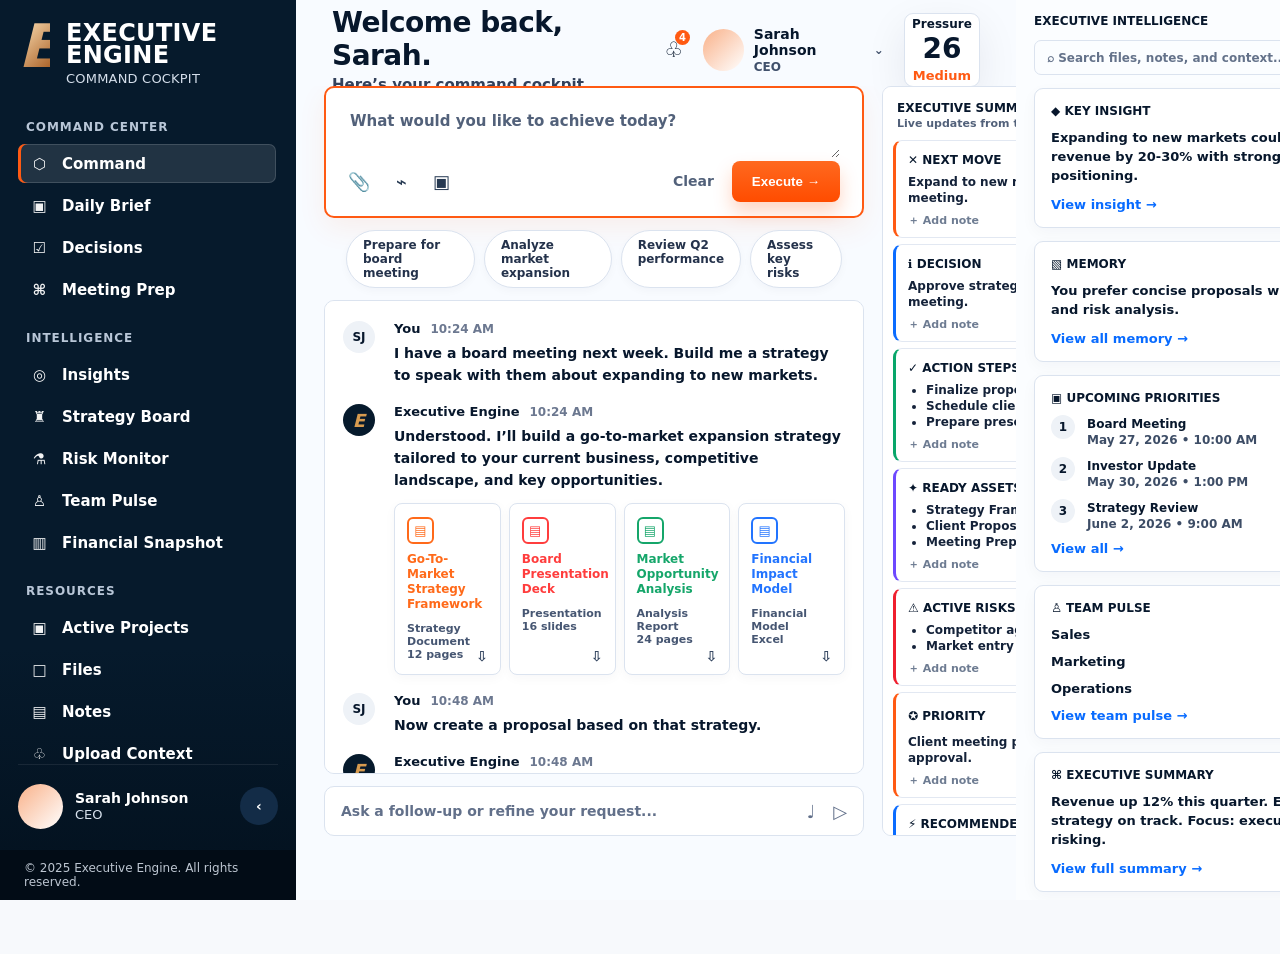
==== commit 9b59b449: "Add files via upload" ====
--- a/index.html
+++ b/index.html
@@ -39,9 +39,9 @@
 
       <section class="workspace">
         <div class="chatcol">
-          <div class="command"><div class="placeholder">What would you like to achieve today?</div><div class="cmd-bottom"><div class="tools"><span>📎</span><span>⌁</span><span>▣</span></div><div><span class="clear">Clear</span><button class="execute">Execute →</button></div></div></div>
+          <div class="command"><textarea id="commandInput" class="command-runtime-input" placeholder="What would you like to achieve today?"></textarea><div class="cmd-bottom"><div class="tools"><span>📎</span><span>⌁</span><span>▣</span></div><div><span class="clear">Clear</span><button id="executeBtn" class="execute">Execute →</button></div></div></div>
           <div class="chips"><span class="chip">Prepare for board meeting</span><span class="chip">Analyze market expansion</span><span class="chip">Review Q2 performance</span><span class="chip">Assess key risks</span></div>
-          <div class="thread">
+          <div id="thread" class="thread">
             <div class="msg"><div class="bubble-avatar">SJ</div><div><div class="meta"><strong>You</strong><span>10:24 AM</span></div><div class="copy">I have a board meeting next week. Build me a strategy to speak with them about expanding to new markets.</div></div></div>
             <div class="msg"><div class="bubble-avatar engine-avatar">E</div><div><div class="meta"><strong>Executive Engine</strong><span>10:24 AM</span></div><div class="copy">Understood. I’ll build a go-to-market expansion strategy tailored to your current business, competitive landscape, and key opportunities.</div><div class="assets">
               <div class="asset" style="color:#ff6a1a"><div class="asset-icon">▤</div><strong>Go-To-Market Strategy Framework</strong><span>Strategy Document<br>12 pages</span><div class="download">⇩</div></div>
@@ -57,7 +57,7 @@
           <div class="composer"><span>Ask a follow-up or refine your request...</span><div class="composer-icons"><span>♩</span><span>▷</span></div></div>
         </div>
 
-        <aside class="summary">
+        <aside id="executiveSummary" class="summary">
           <div class="section-head">EXECUTIVE SUMMARY</div><div class="section-sub">Live updates from the conversation</div>
           <div class="sum-card orange"><div class="badge">1</div><div class="sum-title">✕ NEXT MOVE</div><p>Expand to new markets proposal and client meeting.</p><div class="note">＋ Add note</div></div>
           <div class="sum-card"><div class="badge">1</div><div class="sum-title">ℹ DECISION</div><p>Approve strategy and proposal before client meeting.</p><div class="note">＋ Add note</div></div>
@@ -73,7 +73,7 @@
       <div></div>
     </main>
 
-    <aside class="rail">
+    <aside id="rightRail" class="rail">
       <h3>EXECUTIVE INTELLIGENCE</h3>
       <div class="search">⌕ Search files, notes, and context... <span style="margin-left:auto">☷</span></div>
       <div class="rail-card"><div class="rail-title">◆ KEY INSIGHT</div><p>Expanding to new markets could increase revenue by 20-30% with strong positioning.</p><div class="link">View insight →</div></div>
--- a/styles.css
+++ b/styles.css
@@ -248,3 +248,16 @@
   .exec-grid { grid-template-columns: 1fr; }
   .exec-assets { grid-template-columns: 1fr 1fr; }
 }
+
+/* === V37070 BACKEND CONTRACT CONNECTION ONLY === */
+.command-runtime-input{width:100%;min-height:50px;resize:vertical;border:0;outline:0;background:transparent;color:#07172c;font:inherit;font-size:15px;font-weight:650;line-height:22px}
+.command-runtime-input::placeholder{color:#52617a}
+.exec-error{border:1px solid #ffd2d2;background:#fff7f7;color:#8a1020;border-radius:10px;padding:13px 14px;font-size:13px;font-weight:750;line-height:19px;max-width:790px}
+.exec-legacy{border:1px solid #dbe3ef;border-radius:10px;background:#fff;box-shadow:0 6px 18px rgba(20,40,70,.05);margin-top:12px;max-width:790px;overflow:hidden}
+.exec-legacy-section{padding:12px 14px;border-bottom:1px solid #edf2f7}
+.exec-legacy-section:last-child{border-bottom:0}
+.exec-legacy-section h4{margin:0 0 6px;font-size:12px;font-weight:900}
+.exec-legacy-section p,.exec-legacy-section li{margin:0;font-size:12px;line-height:17px;color:#17243a;font-weight:650}
+.exec-legacy-section ul{margin:0;padding-left:16px}
+.execute[disabled]{opacity:.72;cursor:wait}
+/* === END V37070 === */
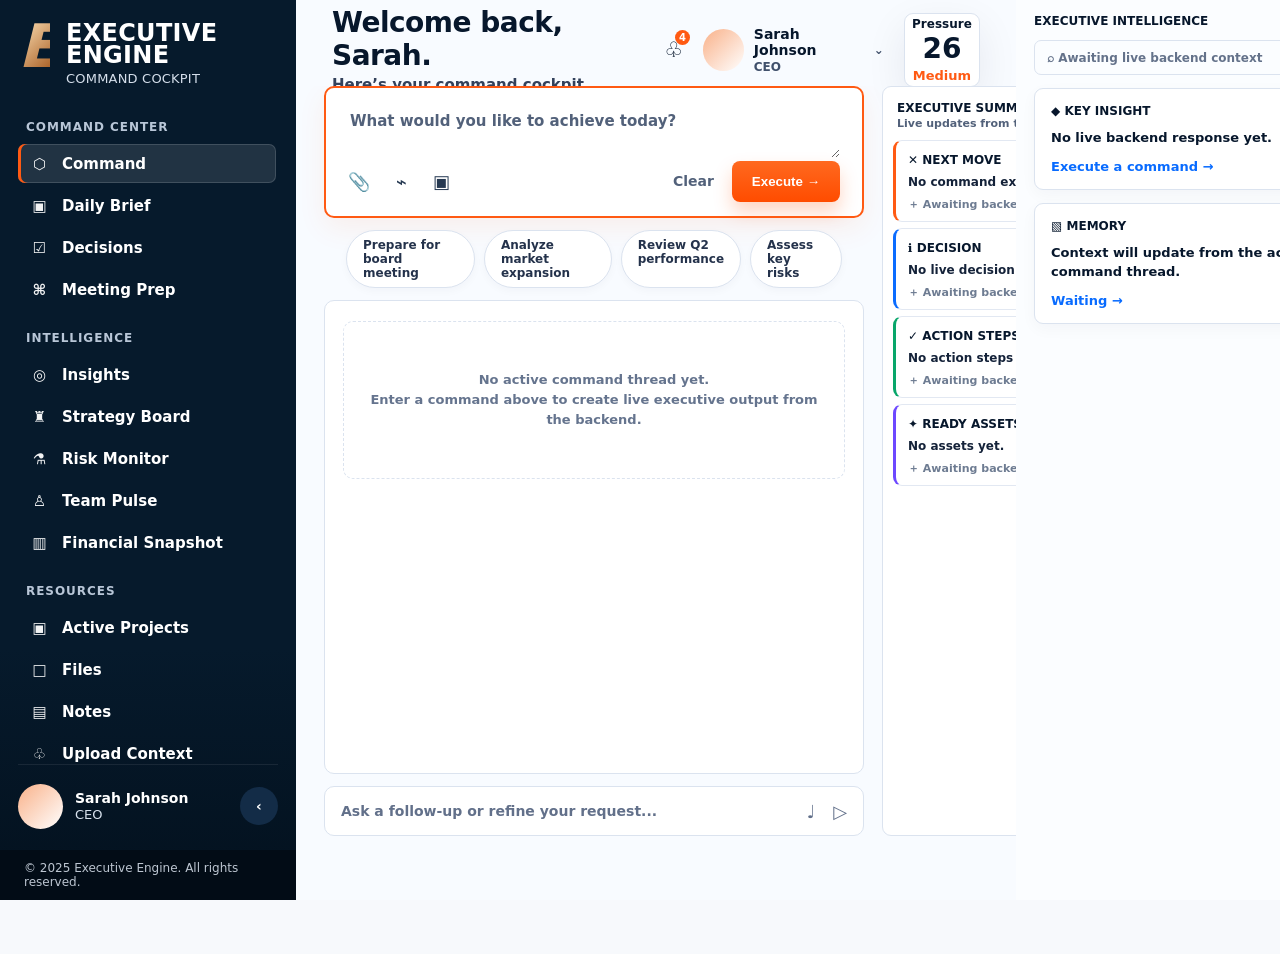
==== commit b06751d2: "Add files via upload" ====
--- a/index.html
+++ b/index.html
@@ -4,6 +4,7 @@
   <meta charset="UTF-8" />
   <meta name="viewport" content="width=device-width, initial-scale=1.0" />
   <title>Executive Engine</title>
+  
   <link rel="stylesheet" href="styles.css" />
 </head>
 <body>
@@ -41,51 +42,20 @@
         <div class="chatcol">
           <div class="command"><textarea id="commandInput" class="command-runtime-input" placeholder="What would you like to achieve today?"></textarea><div class="cmd-bottom"><div class="tools"><span>📎</span><span>⌁</span><span>▣</span></div><div><span class="clear">Clear</span><button id="executeBtn" class="execute">Execute →</button></div></div></div>
           <div class="chips"><span class="chip">Prepare for board meeting</span><span class="chip">Analyze market expansion</span><span class="chip">Review Q2 performance</span><span class="chip">Assess key risks</span></div>
-          <div id="thread" class="thread">
-            <div class="msg"><div class="bubble-avatar">SJ</div><div><div class="meta"><strong>You</strong><span>10:24 AM</span></div><div class="copy">I have a board meeting next week. Build me a strategy to speak with them about expanding to new markets.</div></div></div>
-            <div class="msg"><div class="bubble-avatar engine-avatar">E</div><div><div class="meta"><strong>Executive Engine</strong><span>10:24 AM</span></div><div class="copy">Understood. I’ll build a go-to-market expansion strategy tailored to your current business, competitive landscape, and key opportunities.</div><div class="assets">
-              <div class="asset" style="color:#ff6a1a"><div class="asset-icon">▤</div><strong>Go-To-Market Strategy Framework</strong><span>Strategy Document<br>12 pages</span><div class="download">⇩</div></div>
-              <div class="asset" style="color:#ff3d3d"><div class="asset-icon">▤</div><strong>Board Presentation Deck</strong><span>Presentation<br>16 slides</span><div class="download">⇩</div></div>
-              <div class="asset" style="color:#15a66a"><div class="asset-icon">▤</div><strong>Market Opportunity Analysis</strong><span>Analysis Report<br>24 pages</span><div class="download">⇩</div></div>
-              <div class="asset" style="color:#2274ff"><div class="asset-icon">▤</div><strong>Financial Impact Model</strong><span>Financial Model<br>Excel</span><div class="download">⇩</div></div>
-            </div></div></div>
-            <div class="msg"><div class="bubble-avatar">SJ</div><div><div class="meta"><strong>You</strong><span>10:48 AM</span></div><div class="copy">Now create a proposal based on that strategy.</div></div></div>
-            <div class="msg"><div class="bubble-avatar engine-avatar">E</div><div><div class="meta"><strong>Executive Engine</strong><span>10:48 AM</span></div><div class="copy">Proposal created. It aligns with the strategy and includes scope, timeline, investment, and expected outcomes.</div><div class="assets"><div class="asset wide" style="color:#17a86b"><div class="asset-icon">▤</div><div><strong>Client Proposal v1.0</strong><span>Proposal Document • 18 pages</span></div><div class="download">⇩</div></div></div></div></div>
-            <div class="msg"><div class="bubble-avatar">SJ</div><div><div class="meta"><strong>You</strong><span>11:15 AM</span></div><div class="copy">Prepare me for the meeting and give me talking points and objections.</div></div></div>
-            <div class="msg"><div class="bubble-avatar engine-avatar">E</div><div><div class="meta"><strong>Executive Engine</strong><span>11:15 AM</span></div><div class="copy">Meeting prep complete. Here are your talking points, key messages, objections to expect, and recommended responses.</div><div class="assets"><div class="asset wide" style="color:#ff6a1a"><div class="asset-icon">▤</div><div><strong>Meeting Prep Pack</strong><span>Document • 9 pages</span></div><div class="download">⇩</div></div></div></div></div>
-          </div>
+          <div id="thread" class="thread"></div>
           <div class="composer"><span>Ask a follow-up or refine your request...</span><div class="composer-icons"><span>♩</span><span>▷</span></div></div>
         </div>
 
-        <aside id="executiveSummary" class="summary">
-          <div class="section-head">EXECUTIVE SUMMARY</div><div class="section-sub">Live updates from the conversation</div>
-          <div class="sum-card orange"><div class="badge">1</div><div class="sum-title">✕ NEXT MOVE</div><p>Expand to new markets proposal and client meeting.</p><div class="note">＋ Add note</div></div>
-          <div class="sum-card"><div class="badge">1</div><div class="sum-title">ℹ DECISION</div><p>Approve strategy and proposal before client meeting.</p><div class="note">＋ Add note</div></div>
-          <div class="sum-card green"><div class="badge">3</div><div class="sum-title">✓ ACTION STEPS</div><ul><li>Finalize proposal</li><li>Schedule client meeting</li><li>Prepare presentation</li></ul><div class="note">＋ Add note</div></div>
-          <div class="sum-card purple"><div class="badge">3</div><div class="sum-title">✦ READY ASSETS</div><ul><li>Strategy Framework</li><li>Client Proposal v1.0</li><li>Meeting Prep Pack</li></ul><div class="note">＋ Add note</div></div>
-          <div class="sum-card red"><div class="badge">2</div><div class="sum-title">⚠ ACTIVE RISKS</div><ul><li>Competitor aggressive pricing</li><li>Market entry barriers</li></ul><div class="note">＋ Add note</div></div>
-          <div class="sum-card orange"><div class="sum-title">✪ PRIORITY <span style="margin-left:auto;background:#fff1e8;color:#ff5a13;border-radius:9px;padding:4px 8px">High</span></div><p>Client meeting preparation and proposal approval.</p><div class="note">＋ Add note</div></div>
-          <div class="sum-card"><div class="badge">1</div><div class="sum-title">⚡ RECOMMENDED COMMAND</div><p>Review proposal and confirm meeting agenda.</p><div class="note">＋ Add note</div></div>
-          <div class="sum-card"><div class="badge">2</div><div class="sum-title">▣ TOMORROW / UPCOMING</div><p>Board Meeting<br>May 27, 2026 • 10:00 AM</p><div class="link">View schedule →</div></div>
-          <div class="half"><div class="sum-card tiny"><div class="sum-title">● RECENT DECISIONS</div><ul><li>Approved Q2 budget reallocation</li><li>Greenlit market expansion study</li></ul><div class="note">＋ Add note</div></div><div class="sum-card tiny green"><div class="sum-title">⬟ SYSTEM STATUS</div><p>All systems operating normally</p><div class="note">Last updated: 2 min ago</div></div></div>
-        </aside>
+        <aside id="executiveSummary" class="summary"></aside>
       </section>
       <div></div>
     </main>
 
-    <aside id="rightRail" class="rail">
-      <h3>EXECUTIVE INTELLIGENCE</h3>
-      <div class="search">⌕ Search files, notes, and context... <span style="margin-left:auto">☷</span></div>
-      <div class="rail-card"><div class="rail-title">◆ KEY INSIGHT</div><p>Expanding to new markets could increase revenue by 20-30% with strong positioning.</p><div class="link">View insight →</div></div>
-      <div class="rail-card"><div class="rail-title">▧ MEMORY</div><p>You prefer concise proposals with clear ROI and risk analysis.</p><div class="link">View all memory →</div></div>
-      <div class="rail-card"><div class="rail-title">▣ UPCOMING PRIORITIES</div><div class="priority-row"><div class="num">1</div><div><strong>Board Meeting</strong><br><span>May 27, 2026 • 10:00 AM</span></div></div><div class="priority-row"><div class="num">2</div><div><strong>Investor Update</strong><br><span>May 30, 2026 • 1:00 PM</span></div></div><div class="priority-row"><div class="num">3</div><div><strong>Strategy Review</strong><br><span>June 2, 2026 • 9:00 AM</span></div></div><div class="link">View all →</div></div>
-      <div class="rail-card"><div class="rail-title">♙ TEAM PULSE</div><div class="team"><span>Sales</span><strong class="ok">On Track</strong></div><div class="team"><span>Marketing</span><strong class="ok">On Track</strong></div><div class="team"><span>Operations</span><strong class="bad">At Risk</strong></div><div class="link">View team pulse →</div></div>
-      <div class="rail-card"><div class="rail-title">⌘ EXECUTIVE SUMMARY</div><p>Revenue up 12% this quarter. Expansion strategy on track. Focus: execution and de-risking.</p><div class="link">View full summary →</div></div>
-    </aside>
+    <aside id="rightRail" class="rail"></aside>
     <footer class="app-footer"><span>Privacy Policy</span><span>Terms of Service</span><span>Security</span><span>|</span><span>◐</span></footer>
   </div>
 
+  
   <script src="app.js"></script>
-
 </body>
 </html>
--- a/styles.css
+++ b/styles.css
@@ -85,130 +85,126 @@
     .rail h3{font-size:12px;font-weight:900;margin:0 0 12px}.rail-card{background:#fff;border:1px solid var(--line);border-radius:9px;padding:15px 16px;margin-bottom:13px;box-shadow:0 5px 16px rgba(20,40,70,.035)}
     .search{height:35px;border:1px solid var(--line);border-radius:7px;display:flex;align-items:center;gap:9px;color:#64728a;padding:0 12px;font-size:12px;margin-bottom:13px}
     .rail-title{display:flex;gap:10px;align-items:center;font-size:12px;font-weight:900;margin-bottom:10px}.rail-card p{font-size:13px;line-height:19px;margin:0 0 12px;font-weight:700}.link{color:#086bff;font-size:13px;font-weight:900}.priority-row{display:grid;grid-template-columns:26px 1fr;gap:10px;margin:10px 0}.num{width:24px;height:24px;border-radius:999px;background:#eef2f7;display:grid;place-items:center;font-size:12px}.priority-row strong{font-size:12px}.priority-row span{font-size:12px;color:#3d4d66}.team{display:flex;justify-content:space-between;margin:12px 0;font-size:13px}.ok{color:var(--green)}.bad{color:var(--red)}
-  
-/* === V37060 EXECUTION OBJECT RENDERER ONLY === */
-.v37060-loader {
+
+/* === V37100 REAL FRONTEND STATE CONTROLLER HOOKS ONLY === */
+.command-runtime-input {
+  width: 100%;
+  min-height: 50px;
+  resize: vertical;
+  border: 0;
+  outline: 0;
+  background: transparent;
+  color: #07172c;
+  font: inherit;
+  font-size: 15px;
+  font-weight: 650;
+  line-height: 22px;
+}
+.command-runtime-input::placeholder { color: #52617a; }
+.thread-empty {
+  min-height: 158px;
+  border: 1px dashed #dbe3ef;
+  border-radius: 10px;
   display: grid;
-  grid-template-columns: 32px 1fr;
-  gap: 13px;
-  margin-bottom: 18px;
-}
-.v37060-stream {
-  background: #ffffff;
+  place-items: center;
+  text-align: center;
+  padding: 22px;
+  color: #65748e;
+  font-size: 13px;
+  line-height: 20px;
+  font-weight: 650;
+}
+.runtime-error {
+  border: 1px solid #ffd2d2;
+  background: #fff7f7;
+  color: #8a1020;
+  border-radius: 10px;
+  padding: 13px 14px;
+  font-size: 13px;
+  font-weight: 750;
+  line-height: 19px;
+  max-width: 790px;
+}
+.runtime-package {
   border: 1px solid #dbe3ef;
   border-radius: 10px;
-  padding: 14px;
-}
-.v37060-progress {
-  height: 7px;
-  background: #edf2f8;
-  border-radius: 999px;
-  overflow: hidden;
-  margin-top: 10px;
-}
-.v37060-progress span {
-  display: block;
-  width: 42%;
-  height: 100%;
-  background: linear-gradient(90deg, #ff5a13, #ff8a43);
-  border-radius: 999px;
-  animation: v37060Load 1.15s ease-in-out infinite;
-}
-@keyframes v37060Load {
-  0% { transform: translateX(-80%); }
-  100% { transform: translateX(240%); }
-}
-.exec-package {
-  border: 1px solid #dbe3ef;
-  border-radius: 10px;
-  background: #ffffff;
+  background: #fff;
   box-shadow: 0 6px 18px rgba(20,40,70,.05);
   margin-top: 12px;
   max-width: 790px;
   overflow: hidden;
 }
-.exec-head {
+.runtime-package-head {
   padding: 13px 14px;
   display: flex;
-  align-items: center;
   justify-content: space-between;
+  gap: 12px;
   border-bottom: 1px solid #edf2f7;
-  cursor: pointer;
-}
-.exec-head strong {
-  font-size: 13px;
+}
+.runtime-package-head strong { font-size: 13px; font-weight: 900; }
+.runtime-package-head span { font-size: 11px; color: #62708a; }
+.runtime-pill {
+  border-radius: 999px;
+  background: #eef4ff;
+  color: #0b6cff;
+  padding: 4px 8px;
+  font-size: 11px;
   font-weight: 900;
-}
-.exec-head span {
-  font-size: 11px;
-  color: #62708a;
-}
-.exec-body {
-  padding: 12px 14px 14px;
-}
-.exec-grid {
-  display: grid;
-  grid-template-columns: repeat(2, minmax(0,1fr));
-  gap: 10px;
-}
-.exec-object {
-  border: 1px solid #e2e8f2;
-  border-radius: 9px;
-  padding: 12px;
-  background: #fbfdff;
-  min-height: 96px;
-}
-.exec-object h4 {
-  margin: 0 0 7px;
+  white-space: nowrap;
+}
+.runtime-section {
+  padding: 12px 14px;
+  border-bottom: 1px solid #edf2f7;
+}
+.runtime-section:last-child { border-bottom: 0; }
+.runtime-section h4 {
+  margin: 0 0 6px;
   font-size: 12px;
   font-weight: 900;
-  letter-spacing: .01em;
-}
-.exec-object p,
-.exec-object li {
+}
+.runtime-section p,
+.runtime-section li {
   margin: 0;
   font-size: 12px;
   line-height: 17px;
   color: #17243a;
   font-weight: 650;
 }
-.exec-object ul {
-  margin: 0;
-  padding-left: 16px;
-}
-.exec-object.proposal { border-left: 3px solid #ff5a13; }
-.exec-object.meeting { border-left: 3px solid #0b6cff; }
-.exec-object.workflow { border-left: 3px solid #08a66a; }
-.exec-object.kpi { border-left: 3px solid #6d48ff; }
-.exec-object.asset { border-left: 3px solid #f5a400; }
-.exec-object.outbound { border-left: 3px solid #ef1f2f; }
-.exec-kpis {
+.runtime-section ul { margin: 0; padding-left: 16px; }
+.runtime-grid {
   display: grid;
-  grid-template-columns: repeat(3, 1fr);
+  grid-template-columns: repeat(2,minmax(0,1fr));
+  gap: 10px;
+  padding: 12px 14px;
+}
+.runtime-card {
+  border: 1px solid #e2e8f2;
+  border-left: 3px solid #ff5a13;
+  border-radius: 9px;
+  padding: 12px;
+  background: #fbfdff;
+  min-height: 86px;
+}
+.runtime-card h4 { margin: 0 0 6px; font-size: 12px; font-weight: 900; }
+.runtime-card p { margin: 0 0 10px; font-size: 12px; line-height: 17px; font-weight: 650; }
+.runtime-card-actions { display:flex; gap:8px; margin-top:8px; }
+.runtime-card-actions button {
+  border: 1px solid #dbe3ef;
+  background: #fff;
+  border-radius: 7px;
+  padding: 5px 8px;
+  font-size: 11px;
+  font-weight: 900;
+  color: #0b6cff;
+  cursor: pointer;
+}
+.runtime-assets {
+  display: grid;
+  grid-template-columns: repeat(3,minmax(0,1fr));
   gap: 8px;
-}
-.exec-kpi {
-  background: #fff;
-  border: 1px solid #e2e8f2;
-  border-radius: 8px;
-  padding: 10px;
-}
-.exec-kpi b {
-  display: block;
-  font-size: 18px;
-  line-height: 20px;
-}
-.exec-kpi span {
-  font-size: 11px;
-  color: #62708a;
-}
-.exec-assets {
-  display: grid;
-  grid-template-columns: repeat(3, minmax(0,1fr));
-  gap: 8px;
-  margin-top: 10px;
-}
-.exec-asset {
+  padding: 0 14px 14px;
+}
+.runtime-asset {
   border: 1px solid #dbe3ef;
   background: #fff;
   border-radius: 8px;
@@ -216,48 +212,12 @@
   min-height: 74px;
   position: relative;
 }
-.exec-asset strong {
-  font-size: 12px;
-  display: block;
-}
-.exec-asset span {
-  display: block;
-  font-size: 11px;
-  color: #62708a;
-  margin-top: 4px;
-}
-.exec-asset em {
-  position: absolute;
-  right: 10px;
-  bottom: 8px;
-  font-style: normal;
-  color: #31435e;
-}
-.exec-package.collapsed .exec-body {
-  display: none;
-}
-.v37060-pill {
-  border-radius: 999px;
-  background: #eef4ff;
-  color: #0b6cff;
-  padding: 4px 8px;
-  font-size: 11px;
-  font-weight: 900;
-}
-@media (max-width: 1260px) {
-  .exec-grid { grid-template-columns: 1fr; }
-  .exec-assets { grid-template-columns: 1fr 1fr; }
-}
-
-/* === V37070 BACKEND CONTRACT CONNECTION ONLY === */
-.command-runtime-input{width:100%;min-height:50px;resize:vertical;border:0;outline:0;background:transparent;color:#07172c;font:inherit;font-size:15px;font-weight:650;line-height:22px}
-.command-runtime-input::placeholder{color:#52617a}
-.exec-error{border:1px solid #ffd2d2;background:#fff7f7;color:#8a1020;border-radius:10px;padding:13px 14px;font-size:13px;font-weight:750;line-height:19px;max-width:790px}
-.exec-legacy{border:1px solid #dbe3ef;border-radius:10px;background:#fff;box-shadow:0 6px 18px rgba(20,40,70,.05);margin-top:12px;max-width:790px;overflow:hidden}
-.exec-legacy-section{padding:12px 14px;border-bottom:1px solid #edf2f7}
-.exec-legacy-section:last-child{border-bottom:0}
-.exec-legacy-section h4{margin:0 0 6px;font-size:12px;font-weight:900}
-.exec-legacy-section p,.exec-legacy-section li{margin:0;font-size:12px;line-height:17px;color:#17243a;font-weight:650}
-.exec-legacy-section ul{margin:0;padding-left:16px}
-.execute[disabled]{opacity:.72;cursor:wait}
-/* === END V37070 === */
+.runtime-asset strong { font-size: 12px; display:block; }
+.runtime-asset span { display:block; font-size: 11px; color:#62708a; margin-top:4px; }
+.runtime-asset em { position:absolute; right:10px; bottom:8px; font-style:normal; color:#31435e; }
+.execute[disabled] { opacity: .72; cursor: wait; }
+@media(max-width:1260px){
+  .runtime-grid { grid-template-columns:1fr; }
+  .runtime-assets { grid-template-columns:1fr 1fr; }
+}
+/* === END V37100 === */
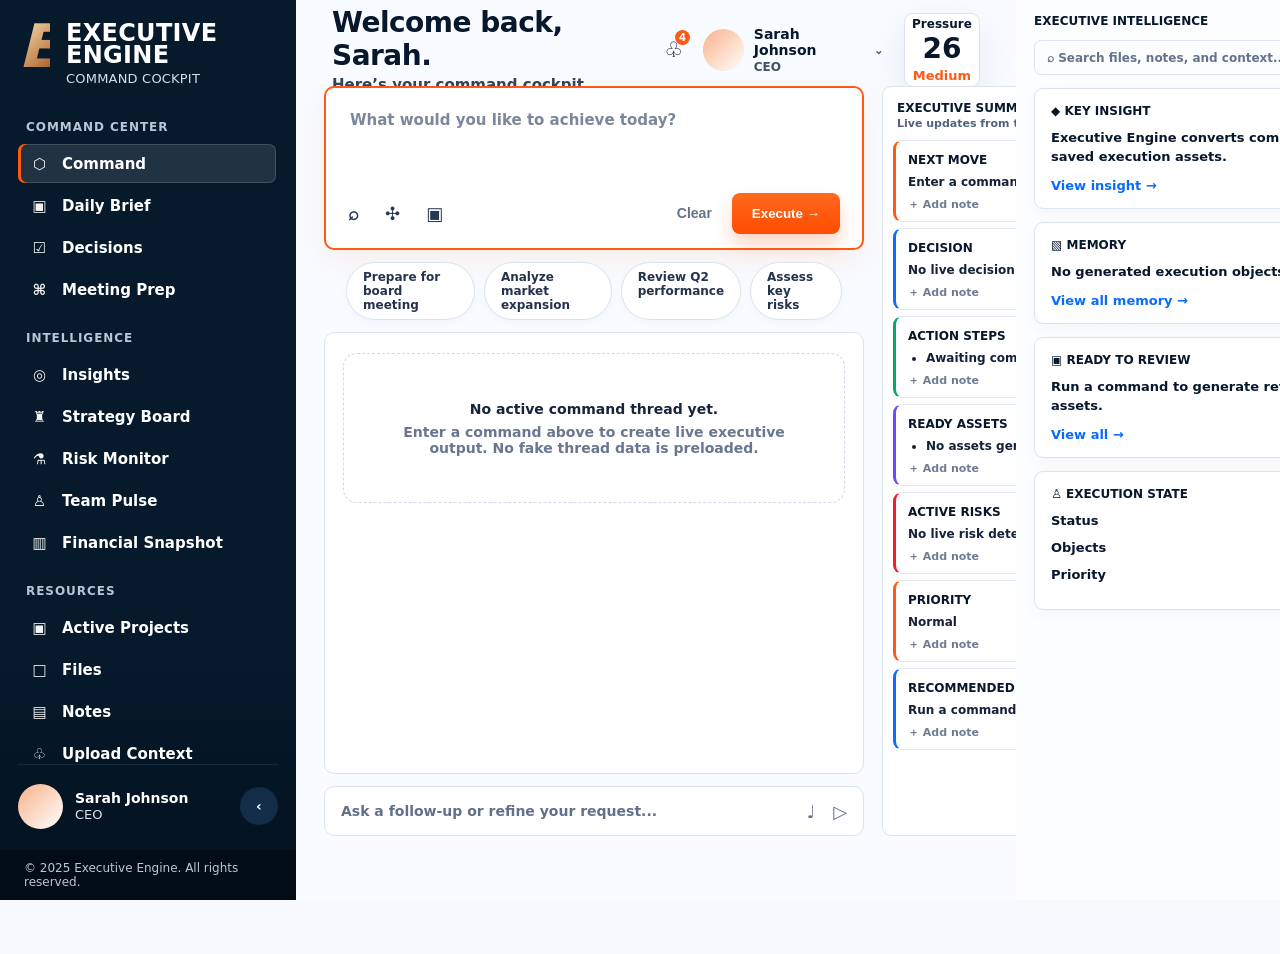
==== commit 8de8efe6: "Add files via upload" ====
--- a/index.html
+++ b/index.html
@@ -4,8 +4,107 @@
   <meta charset="UTF-8" />
   <meta name="viewport" content="width=device-width, initial-scale=1.0" />
   <title>Executive Engine</title>
-  
-  <link rel="stylesheet" href="styles.css" />
+  <style>
+    :root{
+      --nav:#061a2c;
+      --nav2:#031220;
+      --ink:#07172c;
+      --muted:#62708a;
+      --line:#dbe3ef;
+      --soft:#f5f8fc;
+      --blue:#0b6cff;
+      --orange:#ff5a13;
+      --green:#08a66a;
+      --red:#ef1f2f;
+      --purple:#6d48ff;
+      --card:#ffffff;
+      --shadow:0 14px 40px rgba(13,30,55,.08);
+    }
+    *{box-sizing:border-box}
+    html,body{margin:0;width:100%;height:100%;overflow:hidden;font-family:Inter, ui-sans-serif, system-ui, -apple-system, BlinkMacSystemFont, "Segoe UI", sans-serif;color:var(--ink);background:#f7f9fc}
+    body{font-size:14px;font-weight:600}
+    .app{height:100vh;display:grid;grid-template-columns:296px minmax(720px,1fr) 390px;background:#f8fbff}
+    .sidebar{height:100vh;background:linear-gradient(180deg,#061a2c 0%,#061a2c 72%,#03111e 100%);color:#fff;display:flex;flex-direction:column;padding:22px 18px 0;overflow:hidden}
+    .brand{display:flex;gap:16px;align-items:flex-start;margin-bottom:34px}
+    .mark{font-size:60px;line-height:.8;font-weight:900;font-style:italic;background:linear-gradient(135deg,#ffe4b9,#a96026);-webkit-background-clip:text;color:transparent;letter-spacing:-9px}
+    .brand h1{font-size:24px;line-height:22px;margin:0;font-weight:900;letter-spacing:.3px}
+    .brand p{margin:5px 0 0;font-size:13px;color:#d5dfeb;font-weight:500;letter-spacing:.2px}
+    .nav-scroll{overflow-y:auto;overflow-x:hidden;flex:1;padding-right:2px}
+    .nav-section{margin:0 0 22px}
+    .nav-title{font-size:12px;letter-spacing:.08em;color:#b8c6d7;margin:0 0 10px 8px;font-weight:700}
+    .nav-item{height:39px;border-radius:7px;display:flex;align-items:center;gap:13px;padding:0 12px;margin:3px 0;color:#fff;font-weight:800;font-size:15px}
+    .nav-item.active{background:rgba(255,255,255,.11);box-shadow:inset 3px 0 0 var(--orange), inset 0 0 0 1px rgba(255,255,255,.14)}
+    .ico{width:19px;text-align:center;color:#fff;opacity:.95}
+    .project-row{display:grid;grid-template-columns:22px 1fr;gap:10px;margin:10px 7px;color:#fff;font-size:12px;font-weight:700;line-height:15px}
+    .active-small{color:#00d184;font-size:11px}
+    .nav-divider{height:1px;background:rgba(255,255,255,.14);margin:20px 6px}
+    .profile-side{height:86px;display:flex;align-items:center;gap:12px;border-top:1px solid rgba(255,255,255,.08);padding:13px 0 16px}
+    .avatar{width:45px;height:45px;border-radius:999px;background:linear-gradient(135deg,#f9b189,#fff);display:grid;place-items:center;color:#9c3c12;font-weight:900;overflow:hidden}
+    .profile-side strong{display:block;font-size:14px}
+    .profile-side span{font-size:13px;color:#d9e3ee;font-weight:500}
+    .footer{height:50px;margin:0 -18px;background:#020c16;color:#bdc6d1;display:flex;align-items:center;padding-left:24px;font-size:12px;font-weight:500}
+
+    .main{height:100vh;display:grid;grid-template-rows:86px 1fr 54px;overflow:hidden}
+    .top{display:flex;align-items:center;justify-content:space-between;padding:22px 36px 8px}
+    .welcome h2{font-size:28px;margin:0 0 4px;font-weight:900;letter-spacing:-.5px}
+    .welcome p{font-size:15px;margin:0;color:#33415b;font-weight:600}
+    .top-actions{display:flex;align-items:center;gap:20px}
+    .bell{font-size:21px;position:relative}.bell:after{content:"4";position:absolute;top:-8px;right:-7px;background:var(--orange);color:#fff;border-radius:999px;font-size:10px;width:15px;height:15px;display:grid;place-items:center}
+    .mini-profile{display:flex;align-items:center;gap:10px}
+    .mini-profile .avatar{width:42px;height:42px}.mini-profile strong{font-size:14px}.mini-profile span{font-size:12px;color:#40506b}
+    .pressure{width:78px;height:74px;background:#fff;border:1px solid var(--line);border-radius:9px;display:grid;place-items:center;box-shadow:var(--shadow)}
+    .pressure small{font-size:12px}.pressure b{font-size:28px;line-height:24px}.pressure em{font-size:13px;color:var(--orange);font-style:normal;font-weight:800}
+    .workspace{min-height:0;overflow:hidden;padding:0 28px 10px;display:grid;grid-template-columns:minmax(540px,1fr) 374px;gap:18px}
+    .chatcol{min-width:0;display:flex;flex-direction:column;min-height:0}
+    .command{background:#fff;border:2px solid var(--orange);border-radius:10px;min-height:119px;padding:20px 22px 14px;box-shadow:0 10px 28px rgba(255,90,19,.08)}
+    .command .placeholder{color:#52617a;font-size:15px;margin-bottom:28px}
+    .cmd-bottom{display:flex;align-items:center;justify-content:space-between}
+    .tools{display:flex;gap:26px;color:#263952;font-size:18px}
+    .execute{border:0;background:linear-gradient(180deg,#ff691f,#ff4c00);color:#fff;border-radius:8px;padding:13px 20px;font-weight:900;box-shadow:0 10px 18px rgba(255,90,19,.25)}
+    .clear{color:#52617a;margin-right:18px;font-size:14px}
+    .chips{display:flex;gap:9px;margin:12px 22px 12px}
+    .chip{background:#fff;border:1px solid var(--line);border-radius:999px;padding:7px 16px;font-size:12px;color:#24324b;box-shadow:0 3px 8px rgba(20,40,70,.03)}
+    .thread{background:#fff;border:1px solid var(--line);border-radius:10px;flex:1;min-height:0;overflow-y:auto;padding:20px 18px 18px}
+    .msg{display:grid;grid-template-columns:38px 1fr;gap:13px;margin-bottom:18px}
+    .bubble-avatar{width:32px;height:32px;border-radius:999px;background:#eef2f7;display:grid;place-items:center;font-size:12px;font-weight:900}
+    .engine-avatar{background:#061a2c;color:#d79b4f;font-size:18px;font-style:italic}
+    .meta{display:flex;gap:10px;align-items:center;margin-bottom:6px}
+    .meta strong{font-size:13px}.meta span{font-size:12px;color:#6c7890}
+    .copy{font-size:14px;line-height:22px;font-weight:650;max-width:760px}
+    .assets{display:grid;grid-template-columns:repeat(4,minmax(0,1fr));gap:8px;margin-top:12px;max-width:760px}
+    .asset{border:1px solid var(--line);border-radius:8px;background:#fff;min-height:108px;padding:13px 12px;position:relative;box-shadow:0 3px 12px rgba(20,40,70,.035)}
+    .asset-icon{width:27px;height:27px;border-radius:6px;border:2px solid currentColor;display:grid;place-items:center;margin-bottom:8px;font-size:13px}
+    .asset strong{font-size:12px;display:block;line-height:15px}.asset span{font-size:11px;color:#465672;display:block;margin-top:10px;font-weight:600}.download{position:absolute;right:12px;bottom:10px;color:#31435e}
+    .asset.wide{grid-column:span 3;min-height:58px;display:grid;grid-template-columns:32px 1fr 20px;align-items:center}.asset.wide .asset-icon{margin:0}.asset.wide span{margin-top:3px}
+    .composer{height:50px;background:#fff;border:1px solid var(--line);border-radius:10px;margin-top:12px;display:flex;align-items:center;justify-content:space-between;padding:0 16px;color:#62708a;flex:0 0 auto}
+    .composer-icons{display:flex;gap:18px;font-size:18px}
+
+    .summary{min-width:0;display:flex;flex-direction:column;min-height:0;background:#fff;border:1px solid var(--line);border-radius:9px;padding:14px 10px;overflow-y:auto}
+    .section-head{font-size:12px;font-weight:900;margin:0 0 2px 4px}.section-sub{font-size:11px;color:#52617a;margin:0 0 10px 4px}
+    .sum-card{border:1px solid #e2e8f2;border-left:3px solid var(--blue);border-radius:9px;background:#fff;padding:12px 12px 9px;margin-bottom:6px;position:relative}
+    .sum-card.orange{border-left-color:var(--orange)}.sum-card.green{border-left-color:var(--green)}.sum-card.purple{border-left-color:var(--purple)}.sum-card.red{border-left-color:var(--red)}
+    .sum-title{display:flex;gap:9px;align-items:center;font-size:12px;font-weight:900;margin-bottom:7px}.badge{position:absolute;right:10px;top:9px;background:#f1f4f8;border-radius:999px;min-width:22px;height:22px;display:grid;place-items:center;font-size:12px}
+    .sum-card p,.sum-card li{font-size:12px;line-height:16px;margin:0;color:#142239;font-weight:700}.sum-card ul{margin:0 0 0 18px;padding:0}.note{font-size:11px;color:#6e7c92;margin-top:7px}
+    .half{display:grid;grid-template-columns:1fr 1fr;gap:6px}.tiny{min-height:78px}
+    .app-footer{grid-column:1/4;height:54px;background:#020c16;color:#cbd3dd;display:flex;align-items:center;justify-content:flex-end;gap:28px;padding:0 32px;font-size:12px;font-weight:500}
+
+    .rail{height:100vh;overflow-y:auto;padding:14px 18px 18px;background:#fbfdff}
+    .rail h3{font-size:12px;font-weight:900;margin:0 0 12px}.rail-card{background:#fff;border:1px solid var(--line);border-radius:9px;padding:15px 16px;margin-bottom:13px;box-shadow:0 5px 16px rgba(20,40,70,.035)}
+    .search{height:35px;border:1px solid var(--line);border-radius:7px;display:flex;align-items:center;gap:9px;color:#64728a;padding:0 12px;font-size:12px;margin-bottom:13px}
+    .rail-title{display:flex;gap:10px;align-items:center;font-size:12px;font-weight:900;margin-bottom:10px}.rail-card p{font-size:13px;line-height:19px;margin:0 0 12px;font-weight:700}.link{color:#086bff;font-size:13px;font-weight:900}.priority-row{display:grid;grid-template-columns:26px 1fr;gap:10px;margin:10px 0}.num{width:24px;height:24px;border-radius:999px;background:#eef2f7;display:grid;place-items:center;font-size:12px}.priority-row strong{font-size:12px}.priority-row span{font-size:12px;color:#3d4d66}.team{display:flex;justify-content:space-between;margin:12px 0;font-size:13px}.ok{color:var(--green)}.bad{color:var(--red)}
+  </style>
+
+<style>
+.command-input{width:100%;min-height:82px;border:0;outline:0;resize:none;background:transparent;color:var(--ink);font:inherit;font-size:15px;font-weight:600;line-height:1.45}
+.command-input::placeholder{color:#7b879b}.clear{background:transparent;border:0;color:#64748b;font-weight:800;cursor:pointer;margin-right:14px}.execute:disabled{opacity:.72;cursor:wait}.thread{overflow-y:auto}
+.empty-thread{border:1px dashed #cfd8e6;border-radius:14px;min-height:150px;display:grid;place-items:center;text-align:center;color:#68768f;padding:28px}.empty-thread b{display:block;color:#17243a;margin-bottom:7px}.msg.loading .copy{color:#64748b}
+.loading-dots::after{content:"";animation:dots 1.2s steps(4,end) infinite}@keyframes dots{0%{content:""}25%{content:"."}50%{content:".."}75%{content:"..."}100%{content:""}}
+.exec-package{border:1px solid var(--line);border-radius:14px;background:#fff;margin-top:12px;overflow:hidden}.exec-head{padding:14px 16px;border-bottom:1px solid var(--line);display:flex;align-items:center;justify-content:space-between;gap:12px}.exec-head strong{font-size:15px}.exec-head button{border:0;border-radius:8px;background:#f1f5fb;padding:7px 10px;font-weight:800;cursor:pointer}.exec-type{font-size:10px;letter-spacing:.08em;text-transform:uppercase;color:var(--orange);font-weight:900}.exec-body{padding:14px 16px}
+.exec-grid{display:grid;grid-template-columns:repeat(2,minmax(0,1fr));gap:10px;margin-top:10px}.exec-mini{border:1px solid #e3ebf5;background:#fbfdff;border-radius:12px;padding:12px}.exec-mini b{display:block;font-size:12px;text-transform:uppercase;letter-spacing:.06em;color:#334155;margin-bottom:6px}.exec-mini p,.exec-mini li{font-size:13px;line-height:1.4;color:#17243a;margin:0}.exec-mini ul{margin:0;padding-left:17px}
+.object-cards{display:grid;grid-template-columns:repeat(2,minmax(0,1fr));gap:10px;margin-top:12px}.object-card{border:1px solid #dfe8f4;border-radius:12px;padding:12px;background:#fff}.object-card-top{display:flex;align-items:center;justify-content:space-between;gap:10px}.object-card strong{font-size:13px}.object-card small{display:block;color:#66758c;margin-top:4px}.object-card button{border:0;border-radius:8px;background:#f1f5fb;padding:7px 9px;font-weight:800;cursor:pointer}.object-card p{font-size:13px;line-height:1.4;color:#334155}
+.error-box{border:1px solid #ffc9c9;background:#fff5f5;color:#9b1c1c;border-radius:12px;padding:12px;margin-top:10px}@media(max-width:1100px){.exec-grid,.object-cards{grid-template-columns:1fr}}
+</style>
+
 </head>
 <body>
   <div class="app">
@@ -40,22 +139,51 @@
 
       <section class="workspace">
         <div class="chatcol">
-          <div class="command"><textarea id="commandInput" class="command-runtime-input" placeholder="What would you like to achieve today?"></textarea><div class="cmd-bottom"><div class="tools"><span>📎</span><span>⌁</span><span>▣</span></div><div><span class="clear">Clear</span><button id="executeBtn" class="execute">Execute →</button></div></div></div>
+          <div class="command"><textarea id="commandInput" class="command-input" placeholder="What would you like to achieve today?"></textarea><div class="cmd-bottom"><div class="tools"><span>⌕</span><span>✣</span><span>▣</span></div><div><button id="clearBtn" class="clear" type="button">Clear</button><button id="executeBtn" class="execute" type="button">Execute →</button></div></div></div>
           <div class="chips"><span class="chip">Prepare for board meeting</span><span class="chip">Analyze market expansion</span><span class="chip">Review Q2 performance</span><span class="chip">Assess key risks</span></div>
-          <div id="thread" class="thread"></div>
+          <div class="thread" id="thread">
+            <div class="msg"><div class="bubble-avatar">SJ</div><div><div class="meta"><strong>You</strong><span>10:24 AM</span></div><div class="copy">I have a board meeting next week. Build me a strategy to speak with them about expanding to new markets.</div></div></div>
+            <div class="msg"><div class="bubble-avatar engine-avatar">E</div><div><div class="meta"><strong>Executive Engine</strong><span>10:24 AM</span></div><div class="copy">Understood. I’ll build a go-to-market expansion strategy tailored to your current business, competitive landscape, and key opportunities.</div><div class="assets">
+              <div class="asset" style="color:#ff6a1a"><div class="asset-icon">▤</div><strong>Go-To-Market Strategy Framework</strong><span>Strategy Document<br>12 pages</span><div class="download">⇩</div></div>
+              <div class="asset" style="color:#ff3d3d"><div class="asset-icon">▤</div><strong>Board Presentation Deck</strong><span>Presentation<br>16 slides</span><div class="download">⇩</div></div>
+              <div class="asset" style="color:#15a66a"><div class="asset-icon">▤</div><strong>Market Opportunity Analysis</strong><span>Analysis Report<br>24 pages</span><div class="download">⇩</div></div>
+              <div class="asset" style="color:#2274ff"><div class="asset-icon">▤</div><strong>Financial Impact Model</strong><span>Financial Model<br>Excel</span><div class="download">⇩</div></div>
+            </div></div></div>
+            <div class="msg"><div class="bubble-avatar">SJ</div><div><div class="meta"><strong>You</strong><span>10:48 AM</span></div><div class="copy">Now create a proposal based on that strategy.</div></div></div>
+            <div class="msg"><div class="bubble-avatar engine-avatar">E</div><div><div class="meta"><strong>Executive Engine</strong><span>10:48 AM</span></div><div class="copy">Proposal created. It aligns with the strategy and includes scope, timeline, investment, and expected outcomes.</div><div class="assets"><div class="asset wide" style="color:#17a86b"><div class="asset-icon">▤</div><div><strong>Client Proposal v1.0</strong><span>Proposal Document • 18 pages</span></div><div class="download">⇩</div></div></div></div></div>
+            <div class="msg"><div class="bubble-avatar">SJ</div><div><div class="meta"><strong>You</strong><span>11:15 AM</span></div><div class="copy">Prepare me for the meeting and give me talking points and objections.</div></div></div>
+            <div class="msg"><div class="bubble-avatar engine-avatar">E</div><div><div class="meta"><strong>Executive Engine</strong><span>11:15 AM</span></div><div class="copy">Meeting prep complete. Here are your talking points, key messages, objections to expect, and recommended responses.</div><div class="assets"><div class="asset wide" style="color:#ff6a1a"><div class="asset-icon">▤</div><div><strong>Meeting Prep Pack</strong><span>Document • 9 pages</span></div><div class="download">⇩</div></div></div></div></div>
+          </div>
           <div class="composer"><span>Ask a follow-up or refine your request...</span><div class="composer-icons"><span>♩</span><span>▷</span></div></div>
         </div>
 
-        <aside id="executiveSummary" class="summary"></aside>
+        <aside class="summary" id="summaryRail">
+          <div class="section-head">EXECUTIVE SUMMARY</div><div class="section-sub">Live updates from the conversation</div>
+          <div class="sum-card orange"><div class="badge">1</div><div class="sum-title">✕ NEXT MOVE</div><p>Expand to new markets proposal and client meeting.</p><div class="note">＋ Add note</div></div>
+          <div class="sum-card"><div class="badge">1</div><div class="sum-title">ℹ DECISION</div><p>Approve strategy and proposal before client meeting.</p><div class="note">＋ Add note</div></div>
+          <div class="sum-card green"><div class="badge">3</div><div class="sum-title">✓ ACTION STEPS</div><ul><li>Finalize proposal</li><li>Schedule client meeting</li><li>Prepare presentation</li></ul><div class="note">＋ Add note</div></div>
+          <div class="sum-card purple"><div class="badge">3</div><div class="sum-title">✦ READY ASSETS</div><ul><li>Strategy Framework</li><li>Client Proposal v1.0</li><li>Meeting Prep Pack</li></ul><div class="note">＋ Add note</div></div>
+          <div class="sum-card red"><div class="badge">2</div><div class="sum-title">⚠ ACTIVE RISKS</div><ul><li>Competitor aggressive pricing</li><li>Market entry barriers</li></ul><div class="note">＋ Add note</div></div>
+          <div class="sum-card orange"><div class="sum-title">✪ PRIORITY <span style="margin-left:auto;background:#fff1e8;color:#ff5a13;border-radius:9px;padding:4px 8px">High</span></div><p>Client meeting preparation and proposal approval.</p><div class="note">＋ Add note</div></div>
+          <div class="sum-card"><div class="badge">1</div><div class="sum-title">⚡ RECOMMENDED COMMAND</div><p>Review proposal and confirm meeting agenda.</p><div class="note">＋ Add note</div></div>
+          <div class="sum-card"><div class="badge">2</div><div class="sum-title">▣ TOMORROW / UPCOMING</div><p>Board Meeting<br>May 27, 2026 • 10:00 AM</p><div class="link">View schedule →</div></div>
+          <div class="half"><div class="sum-card tiny"><div class="sum-title">● RECENT DECISIONS</div><ul><li>Approved Q2 budget reallocation</li><li>Greenlit market expansion study</li></ul><div class="note">＋ Add note</div></div><div class="sum-card tiny green"><div class="sum-title">⬟ SYSTEM STATUS</div><p>All systems operating normally</p><div class="note">Last updated: 2 min ago</div></div></div>
+        </aside>
       </section>
       <div></div>
     </main>
 
-    <aside id="rightRail" class="rail"></aside>
+    <aside class="rail" id="intelRail">
+      <h3>EXECUTIVE INTELLIGENCE</h3>
+      <div class="search">⌕ Search files, notes, and context... <span style="margin-left:auto">☷</span></div>
+      <div class="rail-card"><div class="rail-title">◆ KEY INSIGHT</div><p>Expanding to new markets could increase revenue by 20-30% with strong positioning.</p><div class="link">View insight →</div></div>
+      <div class="rail-card"><div class="rail-title">▧ MEMORY</div><p>You prefer concise proposals with clear ROI and risk analysis.</p><div class="link">View all memory →</div></div>
+      <div class="rail-card"><div class="rail-title">▣ UPCOMING PRIORITIES</div><div class="priority-row"><div class="num">1</div><div><strong>Board Meeting</strong><br><span>May 27, 2026 • 10:00 AM</span></div></div><div class="priority-row"><div class="num">2</div><div><strong>Investor Update</strong><br><span>May 30, 2026 • 1:00 PM</span></div></div><div class="priority-row"><div class="num">3</div><div><strong>Strategy Review</strong><br><span>June 2, 2026 • 9:00 AM</span></div></div><div class="link">View all →</div></div>
+      <div class="rail-card"><div class="rail-title">♙ TEAM PULSE</div><div class="team"><span>Sales</span><strong class="ok">On Track</strong></div><div class="team"><span>Marketing</span><strong class="ok">On Track</strong></div><div class="team"><span>Operations</span><strong class="bad">At Risk</strong></div><div class="link">View team pulse →</div></div>
+      <div class="rail-card"><div class="rail-title">⌘ EXECUTIVE SUMMARY</div><p>Revenue up 12% this quarter. Expansion strategy on track. Focus: execution and de-risking.</p><div class="link">View full summary →</div></div>
+    </aside>
     <footer class="app-footer"><span>Privacy Policy</span><span>Terms of Service</span><span>Security</span><span>|</span><span>◐</span></footer>
   </div>
-
-  
   <script src="app.js"></script>
 </body>
-</html>
+</html>
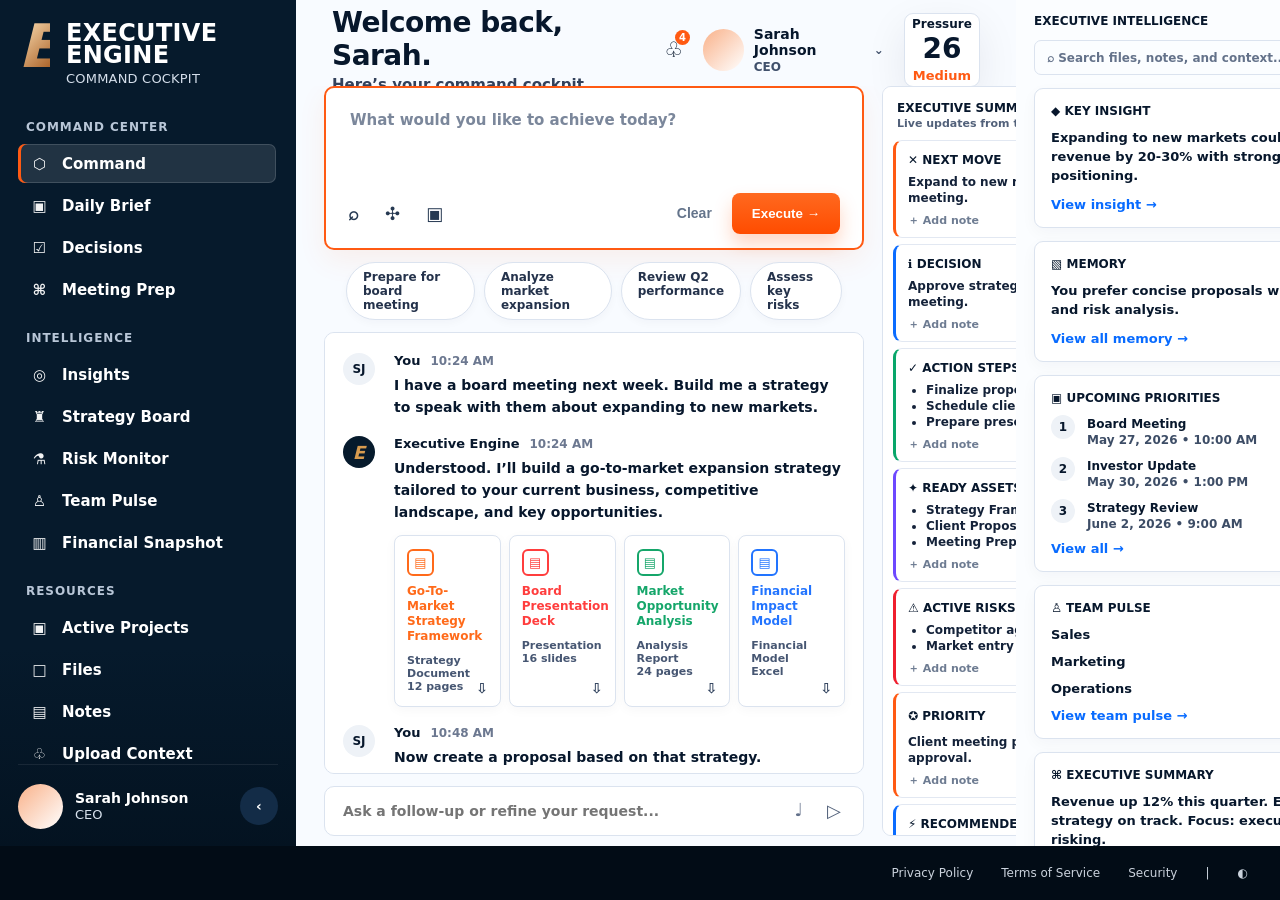
==== commit ab6de321: "Add files via upload" ====
--- a/index.html
+++ b/index.html
@@ -105,6 +105,277 @@
 .error-box{border:1px solid #ffc9c9;background:#fff5f5;color:#9b1c1c;border-radius:12px;padding:12px;margin-top:10px}@media(max-width:1100px){.exec-grid,.object-cards{grid-template-columns:1fr}}
 </style>
 
+
+<style id="functional-workflow-layout-fix">
+html,body{height:100%;overflow:hidden}
+.app{height:100vh;overflow:hidden;position:relative;grid-template-rows:1fr}
+.app-footer{position:fixed;left:0;right:0;bottom:0;z-index:50;height:54px}
+.rail{padding-bottom:72px}.summary{padding-bottom:72px}.thread{padding-bottom:18px}
+.composer input,.runtime-composer input{border:0;outline:0;background:transparent;flex:1;color:#07172c;font:inherit;font-size:14px;font-weight:600;min-width:0}.composer button,.runtime-composer button{border:0;background:transparent;color:#52617a;font-size:18px;cursor:pointer}.workflow-card{max-width:760px;border:1px solid #dfe6f1;border-radius:10px;background:#fff;box-shadow:0 6px 18px rgba(20,40,70,.045);padding:12px;margin-top:6px}.wf-section{border:1px solid #eef2f7;border-radius:8px;padding:9px 10px;margin-bottom:8px;background:#fbfdff}.wf-section span,.do-next span{display:block;color:#62708a;text-transform:uppercase;letter-spacing:.05em;font-size:10px;font-weight:900;margin-bottom:4px}.wf-section p{margin:0;font-size:13px;line-height:18px;font-weight:700}.clear-answer{background:#fff}.why{background:#f8fbff}.do-next{border-left:3px solid var(--orange);border-radius:8px;background:#fff7f2;padding:10px 11px;margin:8px 0}.do-next strong{font-size:14px;line-height:19px}.wf-split{display:grid;grid-template-columns:1fr 110px;gap:8px}.task-list{display:grid;gap:6px;margin:8px 0}.task-row{display:grid;grid-template-columns:28px 1fr;gap:8px;align-items:center;border:1px solid #e7ecf4;border-radius:8px;padding:8px 9px;background:#fff}.task-row .check{width:22px;height:22px;border-radius:999px;background:#eef6ff;color:#0b6cff;display:grid;place-items:center;font-weight:900}.task-row strong{display:block;font-size:13px;line-height:17px}.task-row small{font-size:11px;color:#62708a}.asset-grid{display:grid;grid-template-columns:repeat(2,minmax(0,1fr));gap:8px;margin:8px 0}.asset-card{display:grid;grid-template-columns:30px 1fr;gap:9px;align-items:start;border:1px solid #e7ecf4;border-radius:8px;padding:9px;background:#fff}.asset-card strong{font-size:12px;line-height:16px;display:block}.asset-card span{font-size:11px;color:#62708a;display:block;margin-top:3px;line-height:15px}.risk-block{border:1px solid #ffd8d8;border-left:3px solid var(--red);border-radius:8px;background:#fff8f8;padding:10px;margin:8px 0}.risk-block strong{font-size:12px;text-transform:uppercase;letter-spacing:.04em}.risk-block p{margin:5px 0;font-size:13px;line-height:18px}.risk-block small{font-size:11px;color:#7a3440}.recommended-btn{width:100%;border:0;border-radius:8px;background:linear-gradient(180deg,#ff691f,#ff4c00);color:#fff;font-weight:900;padding:10px 12px;cursor:pointer;margin-top:8px}.workflow-actions{display:grid;grid-template-columns:repeat(3,1fr);gap:7px;margin-top:8px}.workflow-actions button{border:1px solid #dfe6f1;background:#fff;border-radius:8px;padding:8px 7px;font-size:11px;font-weight:850;color:#24324b;cursor:pointer}.loading-card{color:#62708a;font-size:13px}.user-copy{background:#eef4ff;border:1px solid #dce8ff;border-radius:10px;padding:9px 11px;display:inline-block}.rail-run{font-size:12px;margin-top:0;padding:9px}.nav-item{cursor:pointer}
+@media(max-width:1350px){.asset-grid{grid-template-columns:1fr}.wf-split{grid-template-columns:1fr}.workflow-actions{grid-template-columns:1fr}}
+</style>
+<style>
+
+/* V37300 — Executive Response Compression Engine */
+.ee-compressed-response {
+  display: grid;
+  gap: 10px;
+  margin-top: 8px;
+}
+
+.ee-command-answer {
+  border: 1px solid #dfe8f4;
+  border-radius: 14px;
+  background: #fff;
+  overflow: hidden;
+}
+
+.ee-answer-top {
+  display: grid;
+  grid-template-columns: 1.1fr .9fr 90px;
+  gap: 0;
+  border-bottom: 1px solid #e7edf5;
+}
+
+.ee-answer-cell {
+  padding: 12px 14px;
+  border-right: 1px solid #e7edf5;
+}
+
+.ee-answer-cell:last-child {
+  border-right: 0;
+}
+
+.ee-label {
+  font-size: 10px;
+  line-height: 1;
+  font-weight: 900;
+  letter-spacing: .08em;
+  text-transform: uppercase;
+  color: #64748b;
+  margin-bottom: 6px;
+}
+
+.ee-answer-cell strong {
+  display: block;
+  color: #07182d;
+  font-size: 14px;
+  line-height: 1.28;
+}
+
+.ee-priority-pill {
+  display: inline-flex;
+  align-items: center;
+  justify-content: center;
+  min-width: 54px;
+  height: 24px;
+  border-radius: 999px;
+  background: #fff4ed;
+  color: #f05a14;
+  font-weight: 900;
+  font-size: 12px;
+}
+
+.ee-primary-action {
+  padding: 12px 14px;
+  background: #fff8f2;
+  border-left: 3px solid #ff5a14;
+}
+
+.ee-primary-action strong {
+  font-size: 15px;
+  line-height: 1.35;
+  color: #07182d;
+}
+
+.ee-compressed-grid {
+  display: grid;
+  grid-template-columns: 1fr 1fr;
+  gap: 10px;
+}
+
+.ee-list-card,
+.ee-risk-card,
+.ee-assets-card {
+  border: 1px solid #dfe8f4;
+  border-radius: 13px;
+  background: #fff;
+  padding: 12px 14px;
+}
+
+.ee-list-card ul,
+.ee-assets-card ul {
+  margin: 0;
+  padding-left: 17px;
+}
+
+.ee-list-card li,
+.ee-assets-card li {
+  font-size: 13px;
+  line-height: 1.38;
+  margin: 4px 0;
+  color: #13243a;
+}
+
+.ee-risk-card {
+  border-color: #ffd0d0;
+  background: #fffafa;
+}
+
+.ee-risk-card p {
+  font-size: 13px;
+  line-height: 1.42;
+  margin: 0;
+  color: #17243a;
+}
+
+.ee-assets-row {
+  display: grid;
+  grid-template-columns: repeat(2, minmax(0, 1fr));
+  gap: 8px;
+  margin-top: 8px;
+}
+
+.ee-asset-chip {
+  border: 1px solid #dfe8f4;
+  background: #fbfdff;
+  border-radius: 10px;
+  padding: 9px 10px;
+}
+
+.ee-asset-chip strong {
+  display: block;
+  font-size: 12.5px;
+  line-height: 1.2;
+  color: #07182d;
+}
+
+.ee-asset-chip span {
+  display: block;
+  margin-top: 3px;
+  font-size: 11px;
+  color: #66758c;
+}
+
+.ee-object-strip {
+  display: grid;
+  gap: 8px;
+}
+
+.ee-object-card {
+  border: 1px solid #dfe8f4;
+  border-radius: 12px;
+  background: #fff;
+  padding: 11px 12px;
+}
+
+.ee-object-head {
+  display: flex;
+  align-items: start;
+  justify-content: space-between;
+  gap: 10px;
+}
+
+.ee-object-head strong {
+  display: block;
+  font-size: 13px;
+  line-height: 1.25;
+  color: #07182d;
+}
+
+.ee-object-head small {
+  display: block;
+  margin-top: 3px;
+  color: #66758c;
+  font-size: 11px;
+}
+
+.ee-object-actions {
+  display: flex;
+  gap: 6px;
+  flex-shrink: 0;
+}
+
+.ee-mini-btn {
+  border: 1px solid #dfe8f4;
+  background: #fff;
+  border-radius: 8px;
+  padding: 6px 8px;
+  font-weight: 900;
+  font-size: 11px;
+  cursor: pointer;
+}
+
+.ee-details {
+  margin-top: 8px;
+  display: none;
+  border-top: 1px solid #eef3f8;
+  padding-top: 8px;
+}
+
+.ee-object-card.open .ee-details {
+  display: block;
+}
+
+.ee-details pre {
+  margin: 0;
+  max-height: 220px;
+  overflow: auto;
+  white-space: pre-wrap;
+  font-size: 12px;
+  line-height: 1.4;
+  background: #f7f9fc;
+  border-radius: 9px;
+  padding: 10px;
+}
+
+.ee-followup {
+  width: 100%;
+  border: 0;
+  border-radius: 11px;
+  background: linear-gradient(135deg, #ff6a18, #ff4b0b);
+  color: #fff;
+  font-weight: 900;
+  padding: 11px 14px;
+  cursor: pointer;
+}
+
+.ee-action-row {
+  display: grid;
+  grid-template-columns: repeat(3, 1fr);
+  gap: 8px;
+}
+
+.ee-action-row button {
+  border: 1px solid #dfe8f4;
+  background: #fff;
+  border-radius: 9px;
+  padding: 8px;
+  font-weight: 900;
+  color: #24344d;
+}
+
+.exec-package,
+.exec-grid,
+.exec-mini,
+.object-cards {
+  display: none !important;
+}
+
+.msg.engine .copy {
+  display: none;
+}
+
+@media(max-width: 1200px) {
+  .ee-answer-top,
+  .ee-compressed-grid,
+  .ee-assets-row,
+  .ee-action-row {
+    grid-template-columns: 1fr;
+  }
+}
+
+</style>
 </head>
 <body>
   <div class="app">
